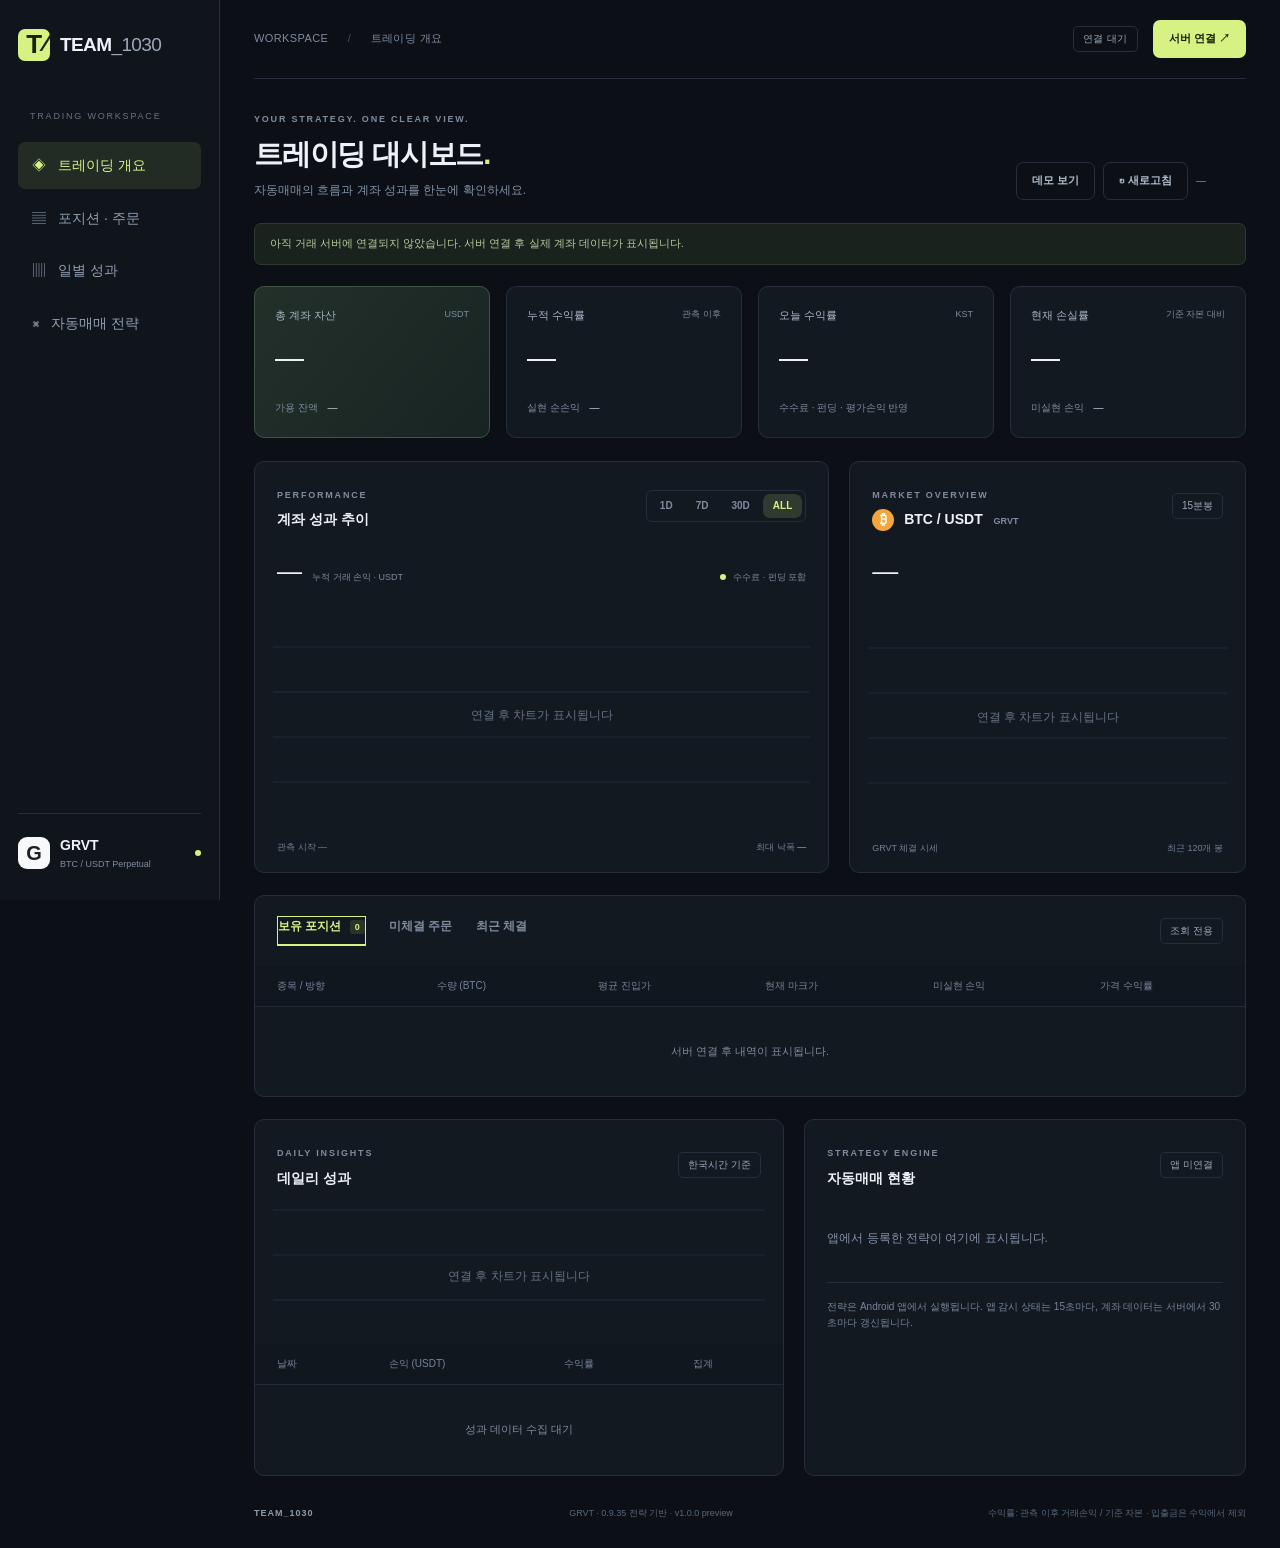
==== trading/index.html @ b947dc44 "Add Team_1030 GRVT monitoring dashboard under /trading" ====
<!doctype html>
<html lang="ko"><head><meta charset="utf-8"><meta name="viewport" content="width=device-width,initial-scale=1"><meta name="referrer" content="no-referrer"><meta http-equiv="Content-Security-Policy" content="default-src 'self'; script-src 'self'; style-src 'self'; connect-src 'self' https: http://127.0.0.1:*; img-src 'self' data:; object-src 'none'; base-uri 'none'; form-action 'none'"><title>Team_1030 · GRVT Trading Desk</title><link rel="stylesheet" href="style.css"></head>
<body>
<aside><a class="brand" href="./"><span class="mark">T<span>⁄</span></span><b>TEAM<span>_1030</span></b></a><div class="workspace">TRADING WORKSPACE</div><a class="nav active" href="#overview">◈ <span>트레이딩 개요</span></a><a class="nav" href="#positions">▤ <span>포지션 · 주문</span></a><a class="nav" href="#performance">▥ <span>일별 성과</span></a><a class="nav" href="#strategies">⌘ <span>자동매매 전략</span></a><div class="side-bottom"><div class="exchange-icon">G</div><div><b>GRVT</b><small>BTC / USDT Perpetual</small></div><span class="dot"></span></div></aside>
<main><header><span>WORKSPACE <i>/</i> 트레이딩 개요</span><div class="header-actions"><span id="connection" class="badge">연결 대기</span><button id="connect">서버 연결 ↗</button></div></header>
<section id="overview" class="heading"><div><div class="eyebrow">YOUR STRATEGY. ONE CLEAR VIEW.</div><h1>트레이딩 대시보드<span class="accent">.</span></h1><p>자동매매의 흐름과 계좌 성과를 한눈에 확인하세요.</p></div><div class="heading-actions"><button id="demo" class="quiet">데모 보기</button><button id="refresh" class="quiet">↻ 새로고침</button><span id="clock">—</span></div></section>
<div id="notice" class="notice">아직 거래 서버에 연결되지 않았습니다. 서버 연결 후 실제 계좌 데이터가 표시됩니다.</div>
<section class="metrics"><article class="metric primary"><div>총 계좌 자산 <span>USDT</span></div><strong id="equity">—</strong><small>가용 잔액 <b id="available">—</b></small></article><article class="metric"><div>누적 수익률 <span>관측 이후</span></div><strong id="totalReturnPct">—</strong><small>실현 순손익 <b id="realizedNetPnl">—</b></small></article><article class="metric"><div>오늘 수익률 <span>KST</span></div><strong id="dailyReturnPct">—</strong><small>수수료 · 펀딩 · 평가손익 반영</small></article><article class="metric"><div>현재 손실률 <span>기준 자본 대비</span></div><strong id="currentLossPct">—</strong><small>미실현 손익 <b id="unrealizedPnl">—</b></small></article></section>
<div class="chart-grid"><section class="panel"><div class="panel-head"><div><span class="eyebrow">PERFORMANCE</span><h2>계좌 성과 추이</h2></div><div class="segmented" id="ranges"><button data-days="1">1D</button><button data-days="7">7D</button><button data-days="30">30D</button><button data-days="0" class="selected">ALL</button></div></div><div class="chart-summary"><strong id="chartPnl">—</strong><span>누적 거래 손익 · USDT</span><span class="legend"><i></i> 수수료 · 펀딩 포함</span></div><div id="equityChart" class="chart" aria-label="누적 손익 그래프"></div><div class="chart-footer"><span id="baseline">관측 시작 —</span><span>최대 낙폭 <b id="drawdownPct">—</b></span></div></section>
<section class="panel market"><div class="panel-head"><div><span class="eyebrow">MARKET OVERVIEW</span><h2><span class="bitcoin">₿</span> BTC / USDT <small>GRVT</small></h2></div><span class="badge">15분봉</span></div><strong id="lastPrice" class="market-price">—</strong><div id="candleChart" class="chart candle" aria-label="BTC 15분 캔들 차트"></div><div class="chart-footer"><span>GRVT 체결 시세</span><span>최근 120개 봉</span></div></section></div>
<section id="positions" class="panel"><div class="panel-head"><div class="tabs"><button data-tab="positions" class="selected">보유 포지션 <span id="positionCount">0</span></button><button data-tab="orders">미체결 주문</button><button data-tab="fills">최근 체결</button></div><span class="badge">조회 전용</span></div><div class="table-scroll"><table><thead id="tableHead"></thead><tbody id="tableBody"></tbody></table></div></section>
<div class="bottom-grid"><section id="performance" class="panel"><div class="panel-head"><div><span class="eyebrow">DAILY INSIGHTS</span><h2>데일리 성과</h2></div><span class="badge">한국시간 기준</span></div><div id="dailyChart" class="chart daily" aria-label="일별 손익 그래프"></div><div class="table-scroll"><table><thead><tr><th>날짜</th><th>손익 (USDT)</th><th>수익률</th><th>집계</th></tr></thead><tbody id="dailyBody"></tbody></table></div></section><section id="strategies" class="panel"><div class="panel-head"><div><span class="eyebrow">STRATEGY ENGINE</span><h2>자동매매 현황</h2></div><span id="engine" class="badge">앱 미연결</span></div><div id="strategyList" class="strategy-list"></div><div class="strategy-note">전략은 Android 앱에서 실행됩니다. 앱 감시 상태는 15초마다, 계좌 데이터는 서버에서 30초마다 갱신됩니다.</div></section></div>
<footer><b>TEAM_1030</b><span>GRVT · 0.9.35 전략 기반 · v1.0.0 preview</span><span>수익률: 관측 이후 거래손익 / 기준 자본 · 입출금은 수익에서 제외</span></footer></main>
<dialog id="settings"><form id="settingsForm"><div class="eyebrow">SECURE CONNECTION</div><h2>거래 서버 연결</h2><p>계좌 정보는 개인 서버에서만 조회합니다.<br>GRVT API 키나 지갑 서명키를 입력하지 마세요.</p><label>서버 HTTPS 주소<input id="endpoint" type="url" placeholder="https://your-server.example.com" required></label><label>대시보드 조회 토큰<input id="token" type="password" autocomplete="off" placeholder="READ_TOKEN" required minlength="32"></label><small>조회 토큰은 현재 페이지 메모리에만 보관됩니다.</small><p id="connectError" class="negative"></p><div class="modal-actions"><button type="button" id="disconnect" class="quiet">연결 해제</button><button type="button" id="cancel" class="quiet">닫기</button><button type="submit">연결하기</button></div></form></dialog>
<script src="app.js"></script></body></html>
---- trading/style.css ----
:root{color-scheme:dark;--bg:#0c1016;--panel:#131921;--line:#252e3a;--muted:#7f8c9e;--text:#eef2f8;--accent:#d6f283;--green:#72d7b1;--red:#ff8b8f}*{box-sizing:border-box}html{scroll-behavior:smooth;scroll-padding-top:25px}body{margin:0;background:var(--bg);color:var(--text);font:14px/1.6 -apple-system,BlinkMacSystemFont,'Segoe UI','Malgun Gothic',sans-serif}button,input{font:inherit}button,a{touch-action:manipulation}button{cursor:pointer;border:1px solid transparent;border-radius:7px;padding:9px 15px;background:var(--accent);color:#17230c;font-weight:600}button:hover{filter:brightness(1.12)}button:focus-visible,a:focus-visible,input:focus-visible{outline:2px solid var(--accent);outline-offset:3px}button.quiet{background:transparent;color:#b3bfce;border-color:var(--line)}aside{position:fixed;inset:0 auto 0 0;width:220px;background:#10151c;border-right:1px solid var(--line);padding:29px 18px;display:flex;flex-direction:column;z-index:5}.brand{text-decoration:none;color:var(--text);display:flex;gap:10px;align-items:center;font-size:19px;letter-spacing:-.6px}.brand b span{font-weight:400;color:#9ba9bb}.mark{width:32px;height:32px;background:var(--accent);color:#16220c;display:grid;place-content:center;font-size:26px;font-weight:900;position:relative;border-radius:7px}.mark span{position:absolute;right:2px;bottom:-3px}.workspace{font-size:9px;letter-spacing:1.8px;color:#657285;margin:48px 12px 16px}.nav{color:#8f9fb1;padding:12px 14px;margin:3px 0;border-radius:7px;text-decoration:none;display:flex;gap:12px}.nav.active{background:#222c24;color:var(--accent)}.side-bottom{margin-top:auto;border-top:1px solid var(--line);padding-top:20px;display:flex;align-items:center;gap:10px}.exchange-icon{background:#f7f8f9;color:#1b2026;font-weight:900;font-size:20px;width:32px;height:32px;text-align:center;border-radius:9px}.side-bottom small{display:block;font-size:9px;color:var(--muted)}.dot{width:6px;height:6px;background:var(--accent);border-radius:50%;margin-left:auto}main{margin-left:220px;padding:0 34px;max-width:1900px}header{height:79px;display:flex;align-items:center;justify-content:space-between;border-bottom:1px solid var(--line);font-size:11px;color:var(--muted);letter-spacing:.4px}header i{margin:0 16px;color:#414c59;font-style:normal}.header-actions{display:flex;gap:15px;align-items:center}.badge{font-size:10px;padding:4px 9px;border:1px solid var(--line);border-radius:5px;color:#9ba9ba;white-space:nowrap}.heading{display:flex;justify-content:space-between;align-items:end;padding:33px 0 23px}.eyebrow{font-size:9px;letter-spacing:1.8px;color:var(--muted);font-weight:600}h1{font-size:29px;letter-spacing:-1.2px;margin:5px 0 3px;font-weight:650}.accent{color:var(--accent)}p{margin:0;color:#8392a6;font-size:12px}.heading-actions{display:flex;align-items:center;gap:8px;flex-wrap:wrap}.heading-actions button{font-size:11px}#clock{display:block;font-size:10px;color:var(--muted);min-width:50px}.notice{padding:11px 15px;background:#19221c;color:#b6cca1;border:1px solid #2c3a2d;border-radius:7px;margin-bottom:21px;font-size:11px}.notice.demo{background:#292315;color:#e9c979;border-color:#50432a}.metrics{display:grid;grid-template-columns:repeat(4,1fr);gap:16px;margin-bottom:23px}.metric{border:1px solid var(--line);background:var(--panel);border-radius:10px;padding:20px}.metric.primary{background:linear-gradient(130deg,#23302a,#182422);border-color:#405442}.metric>div{font-size:11px;color:#aab7c6;display:flex;justify-content:space-between}.metric>div span{font-size:9px;color:#7f8c9e}.metric strong{font-size:29px;font-weight:500;display:block;letter-spacing:-.8px;margin:11px 0 13px;font-variant-numeric:tabular-nums}.metric small{font-size:10px;color:var(--muted)}.metric small b{color:#bcc7d4;font-weight:500;margin-left:7px}.chart-grid{display:grid;grid-template-columns:1.45fr 1fr;gap:20px}.panel{border:1px solid var(--line);border-radius:10px;background:var(--panel);overflow:hidden;margin-bottom:22px}.panel-head{display:flex;align-items:center;justify-content:space-between;padding:20px 22px;gap:10px}h2{font-size:14px;margin:4px 0 0;font-weight:600}h2 small{font-size:9px;margin-left:7px;color:var(--muted)}.segmented{display:flex;gap:3px;border:1px solid var(--line);border-radius:6px;padding:3px}.segmented button{padding:3px 9px;font-size:10px;background:transparent;color:var(--muted)}.segmented button.selected{background:#303b30;color:var(--accent)}.chart-summary{padding:0 22px;display:flex;align-items:baseline;gap:10px}.chart-summary strong{font-size:25px;font-weight:500}.chart-summary>span{color:var(--muted);font-size:9px}.chart-summary .legend{margin-left:auto}.legend i{display:inline-block;width:6px;height:6px;background:var(--accent);border-radius:50%;margin-right:5px}.chart{height:220px;margin:15px 18px 0;position:relative}.chart svg{width:100%;height:100%;display:block}.chart .empty{position:absolute;inset:0;display:grid;place-content:center;text-align:center;color:#657487;font-size:12px;background:repeating-linear-gradient(0deg,transparent,transparent 43px,#202935 44px,transparent 45px)}.chart-footer{display:flex;justify-content:space-between;gap:8px;color:#728196;font-size:9px;padding:14px 22px 16px}.chart-footer b{font-weight:500;color:#a8b4c3}.market-price{font-size:26px;padding:0 22px;font-weight:500;display:block}.bitcoin{display:inline-grid;place-content:center;width:22px;height:22px;background:#f4a53c;color:white;border-radius:50%;margin-right:6px}.tabs{display:flex;gap:22px}.tabs button{padding:0 0 8px;background:none;color:#7e8c9e;border-radius:0;font-size:12px;border-bottom:2px solid transparent}.tabs button.selected{color:var(--accent);border-color:var(--accent)}.tabs span{background:#2a3527;font-size:9px;padding:2px 5px;border-radius:3px;margin-left:5px}.table-scroll{overflow:auto}table{width:100%;border-collapse:collapse;text-align:left;white-space:nowrap;font-size:11px}th{color:#75859a;background:#11171f;font-size:10px;font-weight:500;padding:12px 22px}td{padding:15px 22px;border-top:1px solid #202934;font-variant-numeric:tabular-nums}td.empty-cell{padding:36px;text-align:center;color:var(--muted)}.positive{color:var(--green)!important}.negative{color:var(--red)!important}.bottom-grid{display:grid;grid-template-columns:1.2fr 1fr;gap:20px}.daily{height:135px;margin-top:0}.strategy-list{padding:0 22px}.strategy{display:flex;justify-content:space-between;align-items:center;padding:14px 0;border-top:1px solid var(--line);gap:14px}.strategy b{font-size:12px;font-weight:500}.strategy small{font-size:10px;display:block;color:var(--muted)}.strategy .badge{white-space:normal;max-width:50%;text-align:right}.strategy-note{font-size:10px;color:#75859a;margin:14px 22px 22px;border-top:1px solid var(--line);padding-top:16px}footer{display:flex;justify-content:space-between;gap:10px;color:#59687d;font-size:9px;padding:8px 0 28px}footer b{letter-spacing:1px;color:#8d9aab}dialog{width:min(480px,94vw);color:var(--text);background:#151d28;border:1px solid #3d4b5c;border-radius:14px;padding:28px}dialog::backdrop{background:#05090dcc;backdrop-filter:blur(4px)}dialog h2{font-size:23px;margin-bottom:12px}dialog p{line-height:1.8;margin-bottom:20px}dialog label{display:block;color:#b8c5d5;font-size:12px;margin:17px 0}input{display:block;width:100%;padding:11px;color:white;background:#0b121c;border:1px solid #334257;border-radius:6px;margin-top:7px}dialog small{font-size:10px;color:var(--muted)}.modal-actions{display:flex;gap:8px;justify-content:flex-end;margin-top:22px}.modal-actions button{font-size:11px}#connectError{margin-top:15px}svg text{font-family:inherit;fill:#718198;font-size:10px}@media(min-width:1600px){main{padding:0 45px}.chart{height:260px}.daily{height:150px}.metric{padding:25px}}@media(max-width:1150px){aside{width:180px;padding:24px 12px}.brand{font-size:16px}main{margin-left:180px;padding:0 22px}.metric{padding:15px}.metric strong{font-size:24px}.heading{align-items:start}.heading-actions{max-width:175px;justify-content:flex-end}.chart-grid{grid-template-columns:1fr 1fr}.legend{display:none}.panel-head{padding:18px 16px}.segmented button{padding:3px 6px}footer span:last-child{display:none}}@media(max-width:850px){aside{display:none}main{margin-left:0;padding:0 18px}.metrics{grid-template-columns:repeat(2,1fr)}.chart-grid,.bottom-grid{grid-template-columns:1fr}.heading-actions{max-width:150px}h1{font-size:25px}.market .chart{height:230px}.chart-summary .legend{display:block}}@media(max-width:500px){main{padding:0 12px}header{height:65px}header>span{font-size:9px}.header-actions{gap:7px}.header-actions button{padding:7px;font-size:10px}.heading{display:block;padding-top:23px}.heading-actions{max-width:none;justify-content:flex-start;margin-top:14px}.eyebrow{font-size:8px}h1{font-size:24px}.metrics{gap:10px}.metric{padding:13px}.metric strong{font-size:24px}.metric>div span{display:none}.metric small{font-size:9px}.chart-summary .legend{display:none}.tabs{gap:17px}.tabs button{font-size:11px}td,th{padding:12px 16px}.chart-footer{font-size:8px;padding:12px}.panel-head{padding:17px 14px}footer{font-size:8px}}

header button{white-space:nowrap}.header-actions{flex-shrink:0}@media(max-width:360px){header>span{display:none}.header-actions{width:100%;justify-content:space-between}.metric strong{font-size:21px}.metric small b{margin-left:2px}}
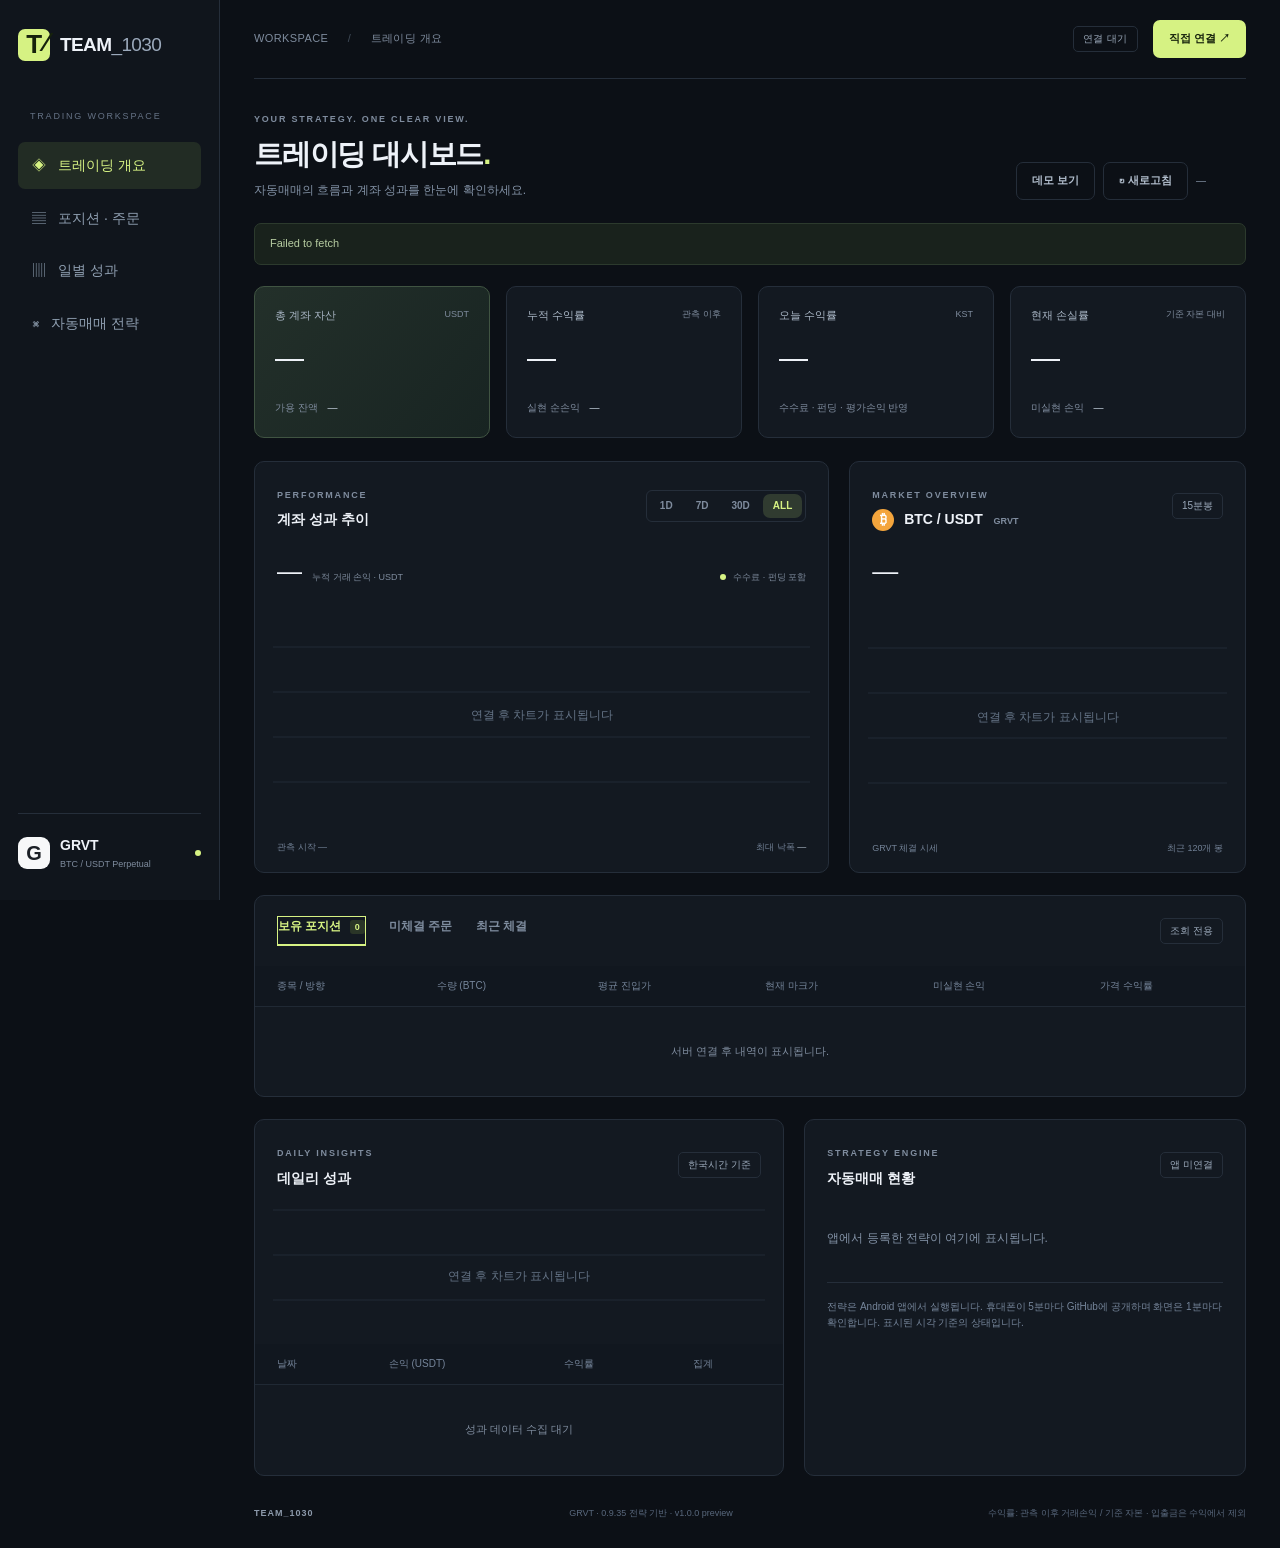
==== commit b5dffacd: "Read public phone snapshots and show publication freshness" ====
--- a/trading/index.html
+++ b/trading/index.html
@@ -2,14 +2,14 @@
 <html lang="ko"><head><meta charset="utf-8"><meta name="viewport" content="width=device-width,initial-scale=1"><meta name="referrer" content="no-referrer"><meta http-equiv="Content-Security-Policy" content="default-src 'self'; script-src 'self'; style-src 'self'; connect-src 'self' https: http://127.0.0.1:*; img-src 'self' data:; object-src 'none'; base-uri 'none'; form-action 'none'"><title>Team_1030 · GRVT Trading Desk</title><link rel="stylesheet" href="style.css"></head>
 <body>
 <aside><a class="brand" href="./"><span class="mark">T<span>⁄</span></span><b>TEAM<span>_1030</span></b></a><div class="workspace">TRADING WORKSPACE</div><a class="nav active" href="#overview">◈ <span>트레이딩 개요</span></a><a class="nav" href="#positions">▤ <span>포지션 · 주문</span></a><a class="nav" href="#performance">▥ <span>일별 성과</span></a><a class="nav" href="#strategies">⌘ <span>자동매매 전략</span></a><div class="side-bottom"><div class="exchange-icon">G</div><div><b>GRVT</b><small>BTC / USDT Perpetual</small></div><span class="dot"></span></div></aside>
-<main><header><span>WORKSPACE <i>/</i> 트레이딩 개요</span><div class="header-actions"><span id="connection" class="badge">연결 대기</span><button id="connect">서버 연결 ↗</button></div></header>
+<main><header><span>WORKSPACE <i>/</i> 트레이딩 개요</span><div class="header-actions"><span id="connection" class="badge">연결 대기</span><button id="connect">직접 연결 ↗</button></div></header>
 <section id="overview" class="heading"><div><div class="eyebrow">YOUR STRATEGY. ONE CLEAR VIEW.</div><h1>트레이딩 대시보드<span class="accent">.</span></h1><p>자동매매의 흐름과 계좌 성과를 한눈에 확인하세요.</p></div><div class="heading-actions"><button id="demo" class="quiet">데모 보기</button><button id="refresh" class="quiet">↻ 새로고침</button><span id="clock">—</span></div></section>
-<div id="notice" class="notice">아직 거래 서버에 연결되지 않았습니다. 서버 연결 후 실제 계좌 데이터가 표시됩니다.</div>
+<div id="notice" class="notice">휴대폰의 첫 공개 게시를 기다리고 있습니다. 앱에서 GitHub 공개 게시를 시작하세요.</div>
 <section class="metrics"><article class="metric primary"><div>총 계좌 자산 <span>USDT</span></div><strong id="equity">—</strong><small>가용 잔액 <b id="available">—</b></small></article><article class="metric"><div>누적 수익률 <span>관측 이후</span></div><strong id="totalReturnPct">—</strong><small>실현 순손익 <b id="realizedNetPnl">—</b></small></article><article class="metric"><div>오늘 수익률 <span>KST</span></div><strong id="dailyReturnPct">—</strong><small>수수료 · 펀딩 · 평가손익 반영</small></article><article class="metric"><div>현재 손실률 <span>기준 자본 대비</span></div><strong id="currentLossPct">—</strong><small>미실현 손익 <b id="unrealizedPnl">—</b></small></article></section>
 <div class="chart-grid"><section class="panel"><div class="panel-head"><div><span class="eyebrow">PERFORMANCE</span><h2>계좌 성과 추이</h2></div><div class="segmented" id="ranges"><button data-days="1">1D</button><button data-days="7">7D</button><button data-days="30">30D</button><button data-days="0" class="selected">ALL</button></div></div><div class="chart-summary"><strong id="chartPnl">—</strong><span>누적 거래 손익 · USDT</span><span class="legend"><i></i> 수수료 · 펀딩 포함</span></div><div id="equityChart" class="chart" aria-label="누적 손익 그래프"></div><div class="chart-footer"><span id="baseline">관측 시작 —</span><span>최대 낙폭 <b id="drawdownPct">—</b></span></div></section>
 <section class="panel market"><div class="panel-head"><div><span class="eyebrow">MARKET OVERVIEW</span><h2><span class="bitcoin">₿</span> BTC / USDT <small>GRVT</small></h2></div><span class="badge">15분봉</span></div><strong id="lastPrice" class="market-price">—</strong><div id="candleChart" class="chart candle" aria-label="BTC 15분 캔들 차트"></div><div class="chart-footer"><span>GRVT 체결 시세</span><span>최근 120개 봉</span></div></section></div>
 <section id="positions" class="panel"><div class="panel-head"><div class="tabs"><button data-tab="positions" class="selected">보유 포지션 <span id="positionCount">0</span></button><button data-tab="orders">미체결 주문</button><button data-tab="fills">최근 체결</button></div><span class="badge">조회 전용</span></div><div class="table-scroll"><table><thead id="tableHead"></thead><tbody id="tableBody"></tbody></table></div></section>
-<div class="bottom-grid"><section id="performance" class="panel"><div class="panel-head"><div><span class="eyebrow">DAILY INSIGHTS</span><h2>데일리 성과</h2></div><span class="badge">한국시간 기준</span></div><div id="dailyChart" class="chart daily" aria-label="일별 손익 그래프"></div><div class="table-scroll"><table><thead><tr><th>날짜</th><th>손익 (USDT)</th><th>수익률</th><th>집계</th></tr></thead><tbody id="dailyBody"></tbody></table></div></section><section id="strategies" class="panel"><div class="panel-head"><div><span class="eyebrow">STRATEGY ENGINE</span><h2>자동매매 현황</h2></div><span id="engine" class="badge">앱 미연결</span></div><div id="strategyList" class="strategy-list"></div><div class="strategy-note">전략은 Android 앱에서 실행됩니다. 앱 감시 상태는 15초마다, 계좌 데이터는 서버에서 30초마다 갱신됩니다.</div></section></div>
+<div class="bottom-grid"><section id="performance" class="panel"><div class="panel-head"><div><span class="eyebrow">DAILY INSIGHTS</span><h2>데일리 성과</h2></div><span class="badge">한국시간 기준</span></div><div id="dailyChart" class="chart daily" aria-label="일별 손익 그래프"></div><div class="table-scroll"><table><thead><tr><th>날짜</th><th>손익 (USDT)</th><th>수익률</th><th>집계</th></tr></thead><tbody id="dailyBody"></tbody></table></div></section><section id="strategies" class="panel"><div class="panel-head"><div><span class="eyebrow">STRATEGY ENGINE</span><h2>자동매매 현황</h2></div><span id="engine" class="badge">앱 미연결</span></div><div id="strategyList" class="strategy-list"></div><div class="strategy-note">전략은 Android 앱에서 실행됩니다. 휴대폰이 5분마다 GitHub에 공개하며 화면은 1분마다 확인합니다. 표시된 시각 기준의 상태입니다.</div></section></div>
 <footer><b>TEAM_1030</b><span>GRVT · 0.9.35 전략 기반 · v1.0.0 preview</span><span>수익률: 관측 이후 거래손익 / 기준 자본 · 입출금은 수익에서 제외</span></footer></main>
-<dialog id="settings"><form id="settingsForm"><div class="eyebrow">SECURE CONNECTION</div><h2>거래 서버 연결</h2><p>계좌 정보는 개인 서버에서만 조회합니다.<br>GRVT API 키나 지갑 서명키를 입력하지 마세요.</p><label>서버 HTTPS 주소<input id="endpoint" type="url" placeholder="https://your-server.example.com" required></label><label>대시보드 조회 토큰<input id="token" type="password" autocomplete="off" placeholder="READ_TOKEN" required minlength="32"></label><small>조회 토큰은 현재 페이지 메모리에만 보관됩니다.</small><p id="connectError" class="negative"></p><div class="modal-actions"><button type="button" id="disconnect" class="quiet">연결 해제</button><button type="button" id="cancel" class="quiet">닫기</button><button type="submit">연결하기</button></div></form></dialog>
-<script src="app.js"></script></body></html>+<dialog id="settings"><form id="settingsForm"><div class="eyebrow">SECURE CONNECTION</div><h2>거래 서버 연결</h2><p>선택 기능: GitHub 공개본 대신 개인 서버를 직접 조회합니다.<br>GRVT API 키나 지갑 서명키를 입력하지 마세요.</p><label>서버 HTTPS 주소<input id="endpoint" type="url" placeholder="https://your-server.example.com" required></label><label>대시보드 조회 토큰<input id="token" type="password" autocomplete="off" placeholder="READ_TOKEN" required minlength="32"></label><small>조회 토큰은 현재 페이지 메모리에만 보관됩니다.</small><p id="connectError" class="negative"></p><div class="modal-actions"><button type="button" id="disconnect" class="quiet">공개본 보기</button><button type="button" id="cancel" class="quiet">닫기</button><button type="submit">연결하기</button></div></form></dialog>
+<script src="app.js"></script></body></html>
--- a/trading/style.css
+++ b/trading/style.css
@@ -1,3 +1,4 @@
-:root{color-scheme:dark;--bg:#0c1016;--panel:#131921;--line:#252e3a;--muted:#7f8c9e;--text:#eef2f8;--accent:#d6f283;--green:#72d7b1;--red:#ff8b8f}*{box-sizing:border-box}html{scroll-behavior:smooth;scroll-padding-top:25px}body{margin:0;background:var(--bg);color:var(--text);font:14px/1.6 -apple-system,BlinkMacSystemFont,'Segoe UI','Malgun Gothic',sans-serif}button,input{font:inherit}button,a{touch-action:manipulation}button{cursor:pointer;border:1px solid transparent;border-radius:7px;padding:9px 15px;background:var(--accent);color:#17230c;font-weight:600}button:hover{filter:brightness(1.12)}button:focus-visible,a:focus-visible,input:focus-visible{outline:2px solid var(--accent);outline-offset:3px}button.quiet{background:transparent;color:#b3bfce;border-color:var(--line)}aside{position:fixed;inset:0 auto 0 0;width:220px;background:#10151c;border-right:1px solid var(--line);padding:29px 18px;display:flex;flex-direction:column;z-index:5}.brand{text-decoration:none;color:var(--text);display:flex;gap:10px;align-items:center;font-size:19px;letter-spacing:-.6px}.brand b span{font-weight:400;color:#9ba9bb}.mark{width:32px;height:32px;background:var(--accent);color:#16220c;display:grid;place-content:center;font-size:26px;font-weight:900;position:relative;border-radius:7px}.mark span{position:absolute;right:2px;bottom:-3px}.workspace{font-size:9px;letter-spacing:1.8px;color:#657285;margin:48px 12px 16px}.nav{color:#8f9fb1;padding:12px 14px;margin:3px 0;border-radius:7px;text-decoration:none;display:flex;gap:12px}.nav.active{background:#222c24;color:var(--accent)}.side-bottom{margin-top:auto;border-top:1px solid var(--line);padding-top:20px;display:flex;align-items:center;gap:10px}.exchange-icon{background:#f7f8f9;color:#1b2026;font-weight:900;font-size:20px;width:32px;height:32px;text-align:center;border-radius:9px}.side-bottom small{display:block;font-size:9px;color:var(--muted)}.dot{width:6px;height:6px;background:var(--accent);border-radius:50%;margin-left:auto}main{margin-left:220px;padding:0 34px;max-width:1900px}header{height:79px;display:flex;align-items:center;justify-content:space-between;border-bottom:1px solid var(--line);font-size:11px;color:var(--muted);letter-spacing:.4px}header i{margin:0 16px;color:#414c59;font-style:normal}.header-actions{display:flex;gap:15px;align-items:center}.badge{font-size:10px;padding:4px 9px;border:1px solid var(--line);border-radius:5px;color:#9ba9ba;white-space:nowrap}.heading{display:flex;justify-content:space-between;align-items:end;padding:33px 0 23px}.eyebrow{font-size:9px;letter-spacing:1.8px;color:var(--muted);font-weight:600}h1{font-size:29px;letter-spacing:-1.2px;margin:5px 0 3px;font-weight:650}.accent{color:var(--accent)}p{margin:0;color:#8392a6;font-size:12px}.heading-actions{display:flex;align-items:center;gap:8px;flex-wrap:wrap}.heading-actions button{font-size:11px}#clock{display:block;font-size:10px;color:var(--muted);min-width:50px}.notice{padding:11px 15px;background:#19221c;color:#b6cca1;border:1px solid #2c3a2d;border-radius:7px;margin-bottom:21px;font-size:11px}.notice.demo{background:#292315;color:#e9c979;border-color:#50432a}.metrics{display:grid;grid-template-columns:repeat(4,1fr);gap:16px;margin-bottom:23px}.metric{border:1px solid var(--line);background:var(--panel);border-radius:10px;padding:20px}.metric.primary{background:linear-gradient(130deg,#23302a,#182422);border-color:#405442}.metric>div{font-size:11px;color:#aab7c6;display:flex;justify-content:space-between}.metric>div span{font-size:9px;color:#7f8c9e}.metric strong{font-size:29px;font-weight:500;display:block;letter-spacing:-.8px;margin:11px 0 13px;font-variant-numeric:tabular-nums}.metric small{font-size:10px;color:var(--muted)}.metric small b{color:#bcc7d4;font-weight:500;margin-left:7px}.chart-grid{display:grid;grid-template-columns:1.45fr 1fr;gap:20px}.panel{border:1px solid var(--line);border-radius:10px;background:var(--panel);overflow:hidden;margin-bottom:22px}.panel-head{display:flex;align-items:center;justify-content:space-between;padding:20px 22px;gap:10px}h2{font-size:14px;margin:4px 0 0;font-weight:600}h2 small{font-size:9px;margin-left:7px;color:var(--muted)}.segmented{display:flex;gap:3px;border:1px solid var(--line);border-radius:6px;padding:3px}.segmented button{padding:3px 9px;font-size:10px;background:transparent;color:var(--muted)}.segmented button.selected{background:#303b30;color:var(--accent)}.chart-summary{padding:0 22px;display:flex;align-items:baseline;gap:10px}.chart-summary strong{font-size:25px;font-weight:500}.chart-summary>span{color:var(--muted);font-size:9px}.chart-summary .legend{margin-left:auto}.legend i{display:inline-block;width:6px;height:6px;background:var(--accent);border-radius:50%;margin-right:5px}.chart{height:220px;margin:15px 18px 0;position:relative}.chart svg{width:100%;height:100%;display:block}.chart .empty{position:absolute;inset:0;display:grid;place-content:center;text-align:center;color:#657487;font-size:12px;background:repeating-linear-gradient(0deg,transparent,transparent 43px,#202935 44px,transparent 45px)}.chart-footer{display:flex;justify-content:space-between;gap:8px;color:#728196;font-size:9px;padding:14px 22px 16px}.chart-footer b{font-weight:500;color:#a8b4c3}.market-price{font-size:26px;padding:0 22px;font-weight:500;display:block}.bitcoin{display:inline-grid;place-content:center;width:22px;height:22px;background:#f4a53c;color:white;border-radius:50%;margin-right:6px}.tabs{display:flex;gap:22px}.tabs button{padding:0 0 8px;background:none;color:#7e8c9e;border-radius:0;font-size:12px;border-bottom:2px solid transparent}.tabs button.selected{color:var(--accent);border-color:var(--accent)}.tabs span{background:#2a3527;font-size:9px;padding:2px 5px;border-radius:3px;margin-left:5px}.table-scroll{overflow:auto}table{width:100%;border-collapse:collapse;text-align:left;white-space:nowrap;font-size:11px}th{color:#75859a;background:#11171f;font-size:10px;font-weight:500;padding:12px 22px}td{padding:15px 22px;border-top:1px solid #202934;font-variant-numeric:tabular-nums}td.empty-cell{padding:36px;text-align:center;color:var(--muted)}.positive{color:var(--green)!important}.negative{color:var(--red)!important}.bottom-grid{display:grid;grid-template-columns:1.2fr 1fr;gap:20px}.daily{height:135px;margin-top:0}.strategy-list{padding:0 22px}.strategy{display:flex;justify-content:space-between;align-items:center;padding:14px 0;border-top:1px solid var(--line);gap:14px}.strategy b{font-size:12px;font-weight:500}.strategy small{font-size:10px;display:block;color:var(--muted)}.strategy .badge{white-space:normal;max-width:50%;text-align:right}.strategy-note{font-size:10px;color:#75859a;margin:14px 22px 22px;border-top:1px solid var(--line);padding-top:16px}footer{display:flex;justify-content:space-between;gap:10px;color:#59687d;font-size:9px;padding:8px 0 28px}footer b{letter-spacing:1px;color:#8d9aab}dialog{width:min(480px,94vw);color:var(--text);background:#151d28;border:1px solid #3d4b5c;border-radius:14px;padding:28px}dialog::backdrop{background:#05090dcc;backdrop-filter:blur(4px)}dialog h2{font-size:23px;margin-bottom:12px}dialog p{line-height:1.8;margin-bottom:20px}dialog label{display:block;color:#b8c5d5;font-size:12px;margin:17px 0}input{display:block;width:100%;padding:11px;color:white;background:#0b121c;border:1px solid #334257;border-radius:6px;margin-top:7px}dialog small{font-size:10px;color:var(--muted)}.modal-actions{display:flex;gap:8px;justify-content:flex-end;margin-top:22px}.modal-actions button{font-size:11px}#connectError{margin-top:15px}svg text{font-family:inherit;fill:#718198;font-size:10px}@media(min-width:1600px){main{padding:0 45px}.chart{height:260px}.daily{height:150px}.metric{padding:25px}}@media(max-width:1150px){aside{width:180px;padding:24px 12px}.brand{font-size:16px}main{margin-left:180px;padding:0 22px}.metric{padding:15px}.metric strong{font-size:24px}.heading{align-items:start}.heading-actions{max-width:175px;justify-content:flex-end}.chart-grid{grid-template-columns:1fr 1fr}.legend{display:none}.panel-head{padding:18px 16px}.segmented button{padding:3px 6px}footer span:last-child{display:none}}@media(max-width:850px){aside{display:none}main{margin-left:0;padding:0 18px}.metrics{grid-template-columns:repeat(2,1fr)}.chart-grid,.bottom-grid{grid-template-columns:1fr}.heading-actions{max-width:150px}h1{font-size:25px}.market .chart{height:230px}.chart-summary .legend{display:block}}@media(max-width:500px){main{padding:0 12px}header{height:65px}header>span{font-size:9px}.header-actions{gap:7px}.header-actions button{padding:7px;font-size:10px}.heading{display:block;padding-top:23px}.heading-actions{max-width:none;justify-content:flex-start;margin-top:14px}.eyebrow{font-size:8px}h1{font-size:24px}.metrics{gap:10px}.metric{padding:13px}.metric strong{font-size:24px}.metric>div span{display:none}.metric small{font-size:9px}.chart-summary .legend{display:none}.tabs{gap:17px}.tabs button{font-size:11px}td,th{padding:12px 16px}.chart-footer{font-size:8px;padding:12px}.panel-head{padding:17px 14px}footer{font-size:8px}}
-
-header button{white-space:nowrap}.header-actions{flex-shrink:0}@media(max-width:360px){header>span{display:none}.header-actions{width:100%;justify-content:space-between}.metric strong{font-size:21px}.metric small b{margin-left:2px}}+
+:root{color-scheme:dark;--bg:#0c1016;--panel:#131921;--line:#252e3a;--muted:#7f8c9e;--text:#eef2f8;--accent:#d6f283;--green:#72d7b1;--red:#ff8b8f}*{box-sizing:border-box}html{scroll-behavior:smooth;scroll-padding-top:25px}body{margin:0;background:var(--bg);color:var(--text);font:14px/1.6 -apple-system,BlinkMacSystemFont,'Segoe UI','Malgun Gothic',sans-serif}button,input{font:inherit}button,a{touch-action:manipulation}button{cursor:pointer;border:1px solid transparent;border-radius:7px;padding:9px 15px;background:var(--accent);color:#17230c;font-weight:600}button:hover{filter:brightness(1.12)}button:focus-visible,a:focus-visible,input:focus-visible{outline:2px solid var(--accent);outline-offset:3px}button.quiet{background:transparent;color:#b3bfce;border-color:var(--line)}aside{position:fixed;inset:0 auto 0 0;width:220px;background:#10151c;border-right:1px solid var(--line);padding:29px 18px;display:flex;flex-direction:column;z-index:5}.brand{text-decoration:none;color:var(--text);display:flex;gap:10px;align-items:center;font-size:19px;letter-spacing:-.6px}.brand b span{font-weight:400;color:#9ba9bb}.mark{width:32px;height:32px;background:var(--accent);color:#16220c;display:grid;place-content:center;font-size:26px;font-weight:900;position:relative;border-radius:7px}.mark span{position:absolute;right:2px;bottom:-3px}.workspace{font-size:9px;letter-spacing:1.8px;color:#657285;margin:48px 12px 16px}.nav{color:#8f9fb1;padding:12px 14px;margin:3px 0;border-radius:7px;text-decoration:none;display:flex;gap:12px}.nav.active{background:#222c24;color:var(--accent)}.side-bottom{margin-top:auto;border-top:1px solid var(--line);padding-top:20px;display:flex;align-items:center;gap:10px}.exchange-icon{background:#f7f8f9;color:#1b2026;font-weight:900;font-size:20px;width:32px;height:32px;text-align:center;border-radius:9px}.side-bottom small{display:block;font-size:9px;color:var(--muted)}.dot{width:6px;height:6px;background:var(--accent);border-radius:50%;margin-left:auto}main{margin-left:220px;padding:0 34px;max-width:1900px}header{height:79px;display:flex;align-items:center;justify-content:space-between;border-bottom:1px solid var(--line);font-size:11px;color:var(--muted);letter-spacing:.4px}header i{margin:0 16px;color:#414c59;font-style:normal}.header-actions{display:flex;gap:15px;align-items:center}.badge{font-size:10px;padding:4px 9px;border:1px solid var(--line);border-radius:5px;color:#9ba9ba;white-space:nowrap}.heading{display:flex;justify-content:space-between;align-items:end;padding:33px 0 23px}.eyebrow{font-size:9px;letter-spacing:1.8px;color:var(--muted);font-weight:600}h1{font-size:29px;letter-spacing:-1.2px;margin:5px 0 3px;font-weight:650}.accent{color:var(--accent)}p{margin:0;color:#8392a6;font-size:12px}.heading-actions{display:flex;align-items:center;gap:8px;flex-wrap:wrap}.heading-actions button{font-size:11px}#clock{display:block;font-size:10px;color:var(--muted);min-width:50px}.notice{padding:11px 15px;background:#19221c;color:#b6cca1;border:1px solid #2c3a2d;border-radius:7px;margin-bottom:21px;font-size:11px}.notice.demo{background:#292315;color:#e9c979;border-color:#50432a}.metrics{display:grid;grid-template-columns:repeat(4,1fr);gap:16px;margin-bottom:23px}.metric{border:1px solid var(--line);background:var(--panel);border-radius:10px;padding:20px}.metric.primary{background:linear-gradient(130deg,#23302a,#182422);border-color:#405442}.metric>div{font-size:11px;color:#aab7c6;display:flex;justify-content:space-between}.metric>div span{font-size:9px;color:#7f8c9e}.metric strong{font-size:29px;font-weight:500;display:block;letter-spacing:-.8px;margin:11px 0 13px;font-variant-numeric:tabular-nums}.metric small{font-size:10px;color:var(--muted)}.metric small b{color:#bcc7d4;font-weight:500;margin-left:7px}.chart-grid{display:grid;grid-template-columns:1.45fr 1fr;gap:20px}.panel{border:1px solid var(--line);border-radius:10px;background:var(--panel);overflow:hidden;margin-bottom:22px}.panel-head{display:flex;align-items:center;justify-content:space-between;padding:20px 22px;gap:10px}h2{font-size:14px;margin:4px 0 0;font-weight:600}h2 small{font-size:9px;margin-left:7px;color:var(--muted)}.segmented{display:flex;gap:3px;border:1px solid var(--line);border-radius:6px;padding:3px}.segmented button{padding:3px 9px;font-size:10px;background:transparent;color:var(--muted)}.segmented button.selected{background:#303b30;color:var(--accent)}.chart-summary{padding:0 22px;display:flex;align-items:baseline;gap:10px}.chart-summary strong{font-size:25px;font-weight:500}.chart-summary>span{color:var(--muted);font-size:9px}.chart-summary .legend{margin-left:auto}.legend i{display:inline-block;width:6px;height:6px;background:var(--accent);border-radius:50%;margin-right:5px}.chart{height:220px;margin:15px 18px 0;position:relative}.chart svg{width:100%;height:100%;display:block}.chart .empty{position:absolute;inset:0;display:grid;place-content:center;text-align:center;color:#657487;font-size:12px;background:repeating-linear-gradient(0deg,transparent,transparent 43px,#202935 44px,transparent 45px)}.chart-footer{display:flex;justify-content:space-between;gap:8px;color:#728196;font-size:9px;padding:14px 22px 16px}.chart-footer b{font-weight:500;color:#a8b4c3}.market-price{font-size:26px;padding:0 22px;font-weight:500;display:block}.bitcoin{display:inline-grid;place-content:center;width:22px;height:22px;background:#f4a53c;color:white;border-radius:50%;margin-right:6px}.tabs{display:flex;gap:22px}.tabs button{padding:0 0 8px;background:none;color:#7e8c9e;border-radius:0;font-size:12px;border-bottom:2px solid transparent}.tabs button.selected{color:var(--accent);border-color:var(--accent)}.tabs span{background:#2a3527;font-size:9px;padding:2px 5px;border-radius:3px;margin-left:5px}.table-scroll{overflow:auto}table{width:100%;border-collapse:collapse;text-align:left;white-space:nowrap;font-size:11px}th{color:#75859a;background:#11171f;font-size:10px;font-weight:500;padding:12px 22px}td{padding:15px 22px;border-top:1px solid #202934;font-variant-numeric:tabular-nums}td.empty-cell{padding:36px;text-align:center;color:var(--muted)}.positive{color:var(--green)!important}.negative{color:var(--red)!important}.bottom-grid{display:grid;grid-template-columns:1.2fr 1fr;gap:20px}.daily{height:135px;margin-top:0}.strategy-list{padding:0 22px}.strategy{display:flex;justify-content:space-between;align-items:center;padding:14px 0;border-top:1px solid var(--line);gap:14px}.strategy b{font-size:12px;font-weight:500}.strategy small{font-size:10px;display:block;color:var(--muted)}.strategy .badge{white-space:normal;max-width:50%;text-align:right}.strategy-note{font-size:10px;color:#75859a;margin:14px 22px 22px;border-top:1px solid var(--line);padding-top:16px}footer{display:flex;justify-content:space-between;gap:10px;color:#59687d;font-size:9px;padding:8px 0 28px}footer b{letter-spacing:1px;color:#8d9aab}dialog{width:min(480px,94vw);color:var(--text);background:#151d28;border:1px solid #3d4b5c;border-radius:14px;padding:28px}dialog::backdrop{background:#05090dcc;backdrop-filter:blur(4px)}dialog h2{font-size:23px;margin-bottom:12px}dialog p{line-height:1.8;margin-bottom:20px}dialog label{display:block;color:#b8c5d5;font-size:12px;margin:17px 0}input{display:block;width:100%;padding:11px;color:white;background:#0b121c;border:1px solid #334257;border-radius:6px;margin-top:7px}dialog small{font-size:10px;color:var(--muted)}.modal-actions{display:flex;gap:8px;justify-content:flex-end;margin-top:22px}.modal-actions button{font-size:11px}#connectError{margin-top:15px}svg text{font-family:inherit;fill:#718198;font-size:10px}@media(min-width:1600px){main{padding:0 45px}.chart{height:260px}.daily{height:150px}.metric{padding:25px}}@media(max-width:1150px){aside{width:180px;padding:24px 12px}.brand{font-size:16px}main{margin-left:180px;padding:0 22px}.metric{padding:15px}.metric strong{font-size:24px}.heading{align-items:start}.heading-actions{max-width:175px;justify-content:flex-end}.chart-grid{grid-template-columns:1fr 1fr}.legend{display:none}.panel-head{padding:18px 16px}.segmented button{padding:3px 6px}footer span:last-child{display:none}}@media(max-width:850px){aside{display:none}main{margin-left:0;padding:0 18px}.metrics{grid-template-columns:repeat(2,1fr)}.chart-grid,.bottom-grid{grid-template-columns:1fr}.heading-actions{max-width:150px}h1{font-size:25px}.market .chart{height:230px}.chart-summary .legend{display:block}}@media(max-width:500px){main{padding:0 12px}header{height:65px}header>span{font-size:9px}.header-actions{gap:7px}.header-actions button{padding:7px;font-size:10px}.heading{display:block;padding-top:23px}.heading-actions{max-width:none;justify-content:flex-start;margin-top:14px}.eyebrow{font-size:8px}h1{font-size:24px}.metrics{gap:10px}.metric{padding:13px}.metric strong{font-size:24px}.metric>div span{display:none}.metric small{font-size:9px}.chart-summary .legend{display:none}.tabs{gap:17px}.tabs button{font-size:11px}td,th{padding:12px 16px}.chart-footer{font-size:8px;padding:12px}.panel-head{padding:17px 14px}footer{font-size:8px}}
+
+header button{white-space:nowrap}.header-actions{flex-shrink:0}@media(max-width:360px){header>span{display:none}.header-actions{width:100%;justify-content:space-between}.metric strong{font-size:21px}.metric small b{margin-left:2px}}
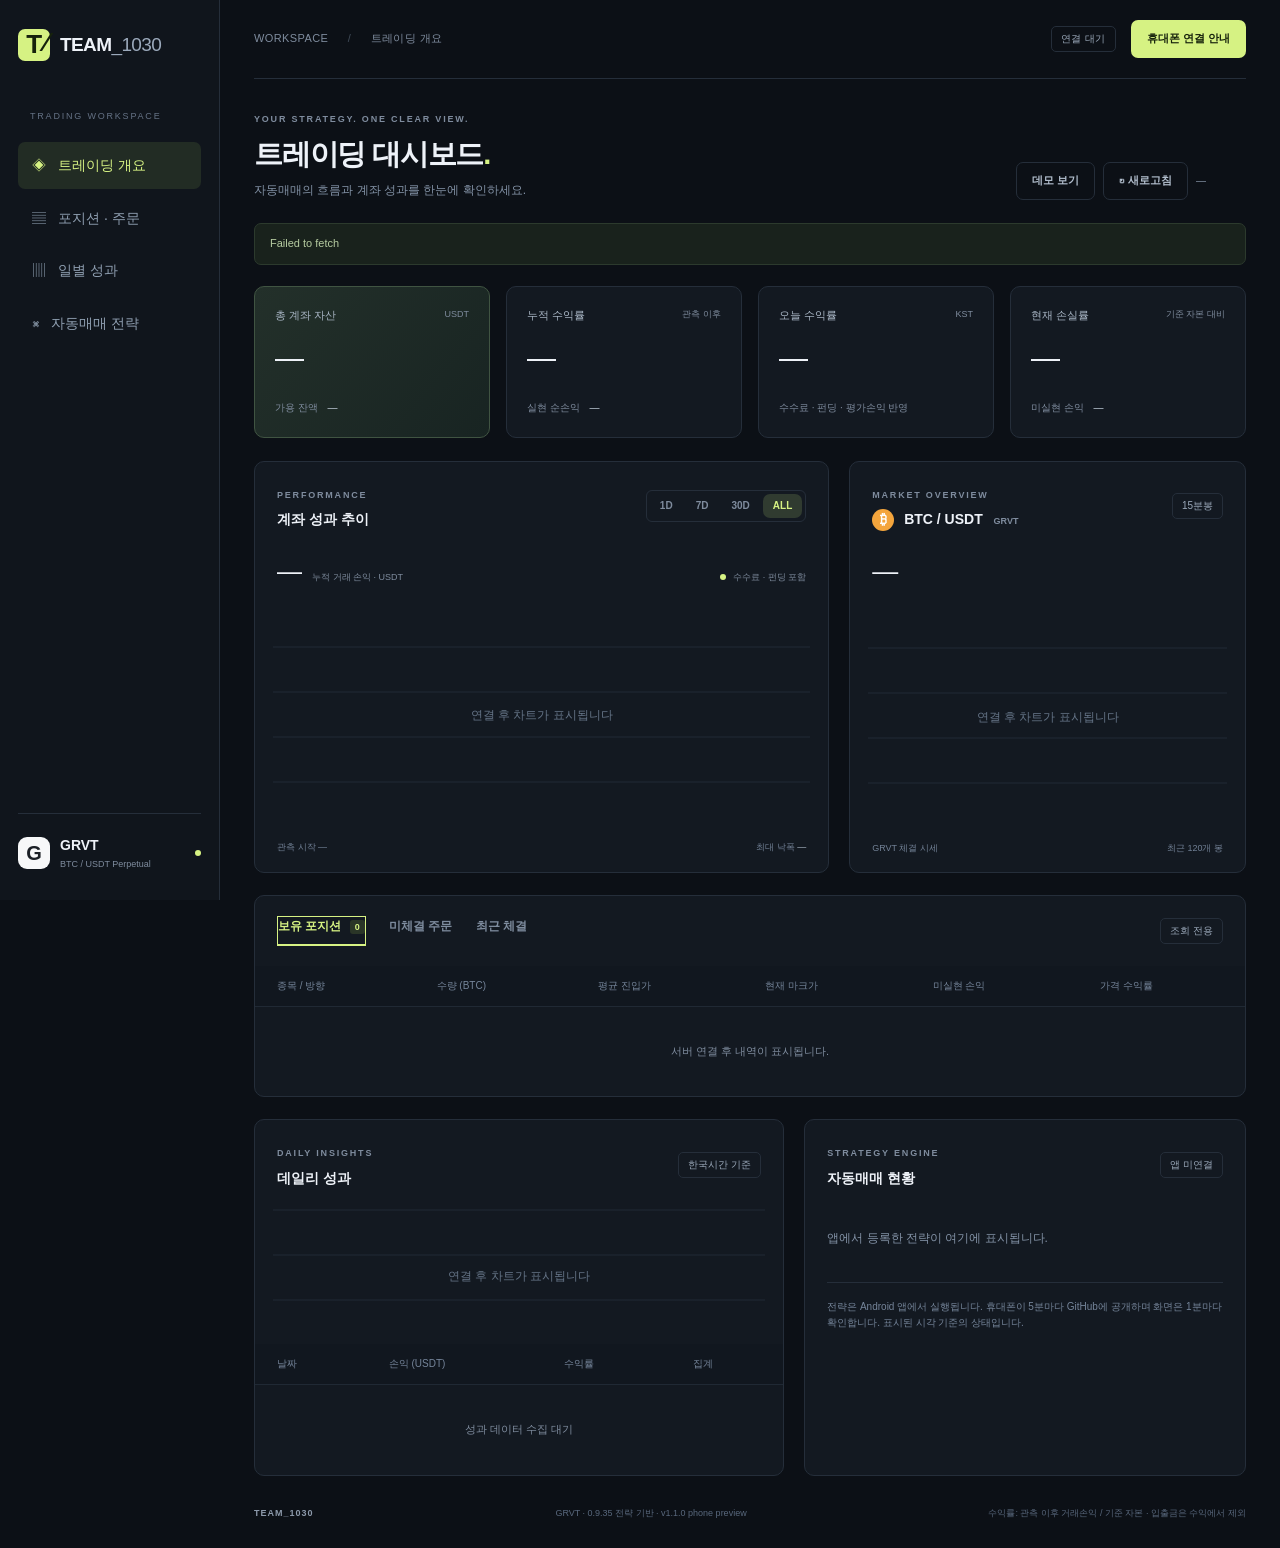
==== commit 6a04c0b0: "Update dashboard setup for phone-only GRVT app" ====
--- a/trading/index.html
+++ b/trading/index.html
@@ -1,8 +1,8 @@
 <!doctype html>
-<html lang="ko"><head><meta charset="utf-8"><meta name="viewport" content="width=device-width,initial-scale=1"><meta name="referrer" content="no-referrer"><meta http-equiv="Content-Security-Policy" content="default-src 'self'; script-src 'self'; style-src 'self'; connect-src 'self' https: http://127.0.0.1:*; img-src 'self' data:; object-src 'none'; base-uri 'none'; form-action 'none'"><title>Team_1030 · GRVT Trading Desk</title><link rel="stylesheet" href="style.css"></head>
+<html lang="ko"><head><meta charset="utf-8"><meta name="viewport" content="width=device-width,initial-scale=1"><meta name="referrer" content="no-referrer"><meta http-equiv="Content-Security-Policy" content="default-src 'self'; script-src 'self'; style-src 'self'; connect-src 'self' https: http://127.0.0.1:*; img-src 'self' data:; object-src 'none'; base-uri 'none'; form-action 'none'"><title>Team_1030 · GRVT Trading Desk</title><link rel="stylesheet" href="style.css?v=1.1.0-phone"></head>
 <body>
 <aside><a class="brand" href="./"><span class="mark">T<span>⁄</span></span><b>TEAM<span>_1030</span></b></a><div class="workspace">TRADING WORKSPACE</div><a class="nav active" href="#overview">◈ <span>트레이딩 개요</span></a><a class="nav" href="#positions">▤ <span>포지션 · 주문</span></a><a class="nav" href="#performance">▥ <span>일별 성과</span></a><a class="nav" href="#strategies">⌘ <span>자동매매 전략</span></a><div class="side-bottom"><div class="exchange-icon">G</div><div><b>GRVT</b><small>BTC / USDT Perpetual</small></div><span class="dot"></span></div></aside>
-<main><header><span>WORKSPACE <i>/</i> 트레이딩 개요</span><div class="header-actions"><span id="connection" class="badge">연결 대기</span><button id="connect">직접 연결 ↗</button></div></header>
+<main><header><span>WORKSPACE <i>/</i> 트레이딩 개요</span><div class="header-actions"><span id="connection" class="badge">연결 대기</span><button id="connect">휴대폰 연결 안내</button></div></header>
 <section id="overview" class="heading"><div><div class="eyebrow">YOUR STRATEGY. ONE CLEAR VIEW.</div><h1>트레이딩 대시보드<span class="accent">.</span></h1><p>자동매매의 흐름과 계좌 성과를 한눈에 확인하세요.</p></div><div class="heading-actions"><button id="demo" class="quiet">데모 보기</button><button id="refresh" class="quiet">↻ 새로고침</button><span id="clock">—</span></div></section>
 <div id="notice" class="notice">휴대폰의 첫 공개 게시를 기다리고 있습니다. 앱에서 GitHub 공개 게시를 시작하세요.</div>
 <section class="metrics"><article class="metric primary"><div>총 계좌 자산 <span>USDT</span></div><strong id="equity">—</strong><small>가용 잔액 <b id="available">—</b></small></article><article class="metric"><div>누적 수익률 <span>관측 이후</span></div><strong id="totalReturnPct">—</strong><small>실현 순손익 <b id="realizedNetPnl">—</b></small></article><article class="metric"><div>오늘 수익률 <span>KST</span></div><strong id="dailyReturnPct">—</strong><small>수수료 · 펀딩 · 평가손익 반영</small></article><article class="metric"><div>현재 손실률 <span>기준 자본 대비</span></div><strong id="currentLossPct">—</strong><small>미실현 손익 <b id="unrealizedPnl">—</b></small></article></section>
@@ -10,6 +10,6 @@
 <section class="panel market"><div class="panel-head"><div><span class="eyebrow">MARKET OVERVIEW</span><h2><span class="bitcoin">₿</span> BTC / USDT <small>GRVT</small></h2></div><span class="badge">15분봉</span></div><strong id="lastPrice" class="market-price">—</strong><div id="candleChart" class="chart candle" aria-label="BTC 15분 캔들 차트"></div><div class="chart-footer"><span>GRVT 체결 시세</span><span>최근 120개 봉</span></div></section></div>
 <section id="positions" class="panel"><div class="panel-head"><div class="tabs"><button data-tab="positions" class="selected">보유 포지션 <span id="positionCount">0</span></button><button data-tab="orders">미체결 주문</button><button data-tab="fills">최근 체결</button></div><span class="badge">조회 전용</span></div><div class="table-scroll"><table><thead id="tableHead"></thead><tbody id="tableBody"></tbody></table></div></section>
 <div class="bottom-grid"><section id="performance" class="panel"><div class="panel-head"><div><span class="eyebrow">DAILY INSIGHTS</span><h2>데일리 성과</h2></div><span class="badge">한국시간 기준</span></div><div id="dailyChart" class="chart daily" aria-label="일별 손익 그래프"></div><div class="table-scroll"><table><thead><tr><th>날짜</th><th>손익 (USDT)</th><th>수익률</th><th>집계</th></tr></thead><tbody id="dailyBody"></tbody></table></div></section><section id="strategies" class="panel"><div class="panel-head"><div><span class="eyebrow">STRATEGY ENGINE</span><h2>자동매매 현황</h2></div><span id="engine" class="badge">앱 미연결</span></div><div id="strategyList" class="strategy-list"></div><div class="strategy-note">전략은 Android 앱에서 실행됩니다. 휴대폰이 5분마다 GitHub에 공개하며 화면은 1분마다 확인합니다. 표시된 시각 기준의 상태입니다.</div></section></div>
-<footer><b>TEAM_1030</b><span>GRVT · 0.9.35 전략 기반 · v1.0.0 preview</span><span>수익률: 관측 이후 거래손익 / 기준 자본 · 입출금은 수익에서 제외</span></footer></main>
-<dialog id="settings"><form id="settingsForm"><div class="eyebrow">SECURE CONNECTION</div><h2>거래 서버 연결</h2><p>선택 기능: GitHub 공개본 대신 개인 서버를 직접 조회합니다.<br>GRVT API 키나 지갑 서명키를 입력하지 마세요.</p><label>서버 HTTPS 주소<input id="endpoint" type="url" placeholder="https://your-server.example.com" required></label><label>대시보드 조회 토큰<input id="token" type="password" autocomplete="off" placeholder="READ_TOKEN" required minlength="32"></label><small>조회 토큰은 현재 페이지 메모리에만 보관됩니다.</small><p id="connectError" class="negative"></p><div class="modal-actions"><button type="button" id="disconnect" class="quiet">공개본 보기</button><button type="button" id="cancel" class="quiet">닫기</button><button type="submit">연결하기</button></div></form></dialog>
-<script src="app.js"></script></body></html>
+<footer><b>TEAM_1030</b><span>GRVT · 0.9.35 전략 기반 · v1.1.0 phone preview</span><span>수익률: 관측 이후 거래손익 / 기준 자본 · 입출금은 수익에서 제외</span></footer></main>
+<dialog id="settings"><div class="eyebrow">PHONE DIRECT CONNECTION</div><h2>휴대폰만으로 연결</h2><p>Team_1030 1.1.0 앱에서 GRVT 거래 계정 ID·API 키·주문 서명키를 입력하고 <b>GRVT 연결 확인</b>을 누르세요.</p><p>앱의 <b>GitHub 공개 대시보드 설정</b>에서 해당 저장소의 게시 토큰을 입력하면 계좌 현황이 5분마다 공개됩니다.</p><p>PC·별도 서버·웹 로그인은 필요 없습니다. 거래소 키와 GitHub 토큰은 이 웹페이지에 입력하지 않습니다.</p><p>휴대폰 감시가 중단되면 새 데이터가 게시되지 않습니다. 마지막 갱신 시각을 확인하세요.</p><div class="modal-actions"><button id="cancel" type="button">닫기</button></div></dialog>
+<script src="app.js?v=1.1.0-phone"></script></body></html>
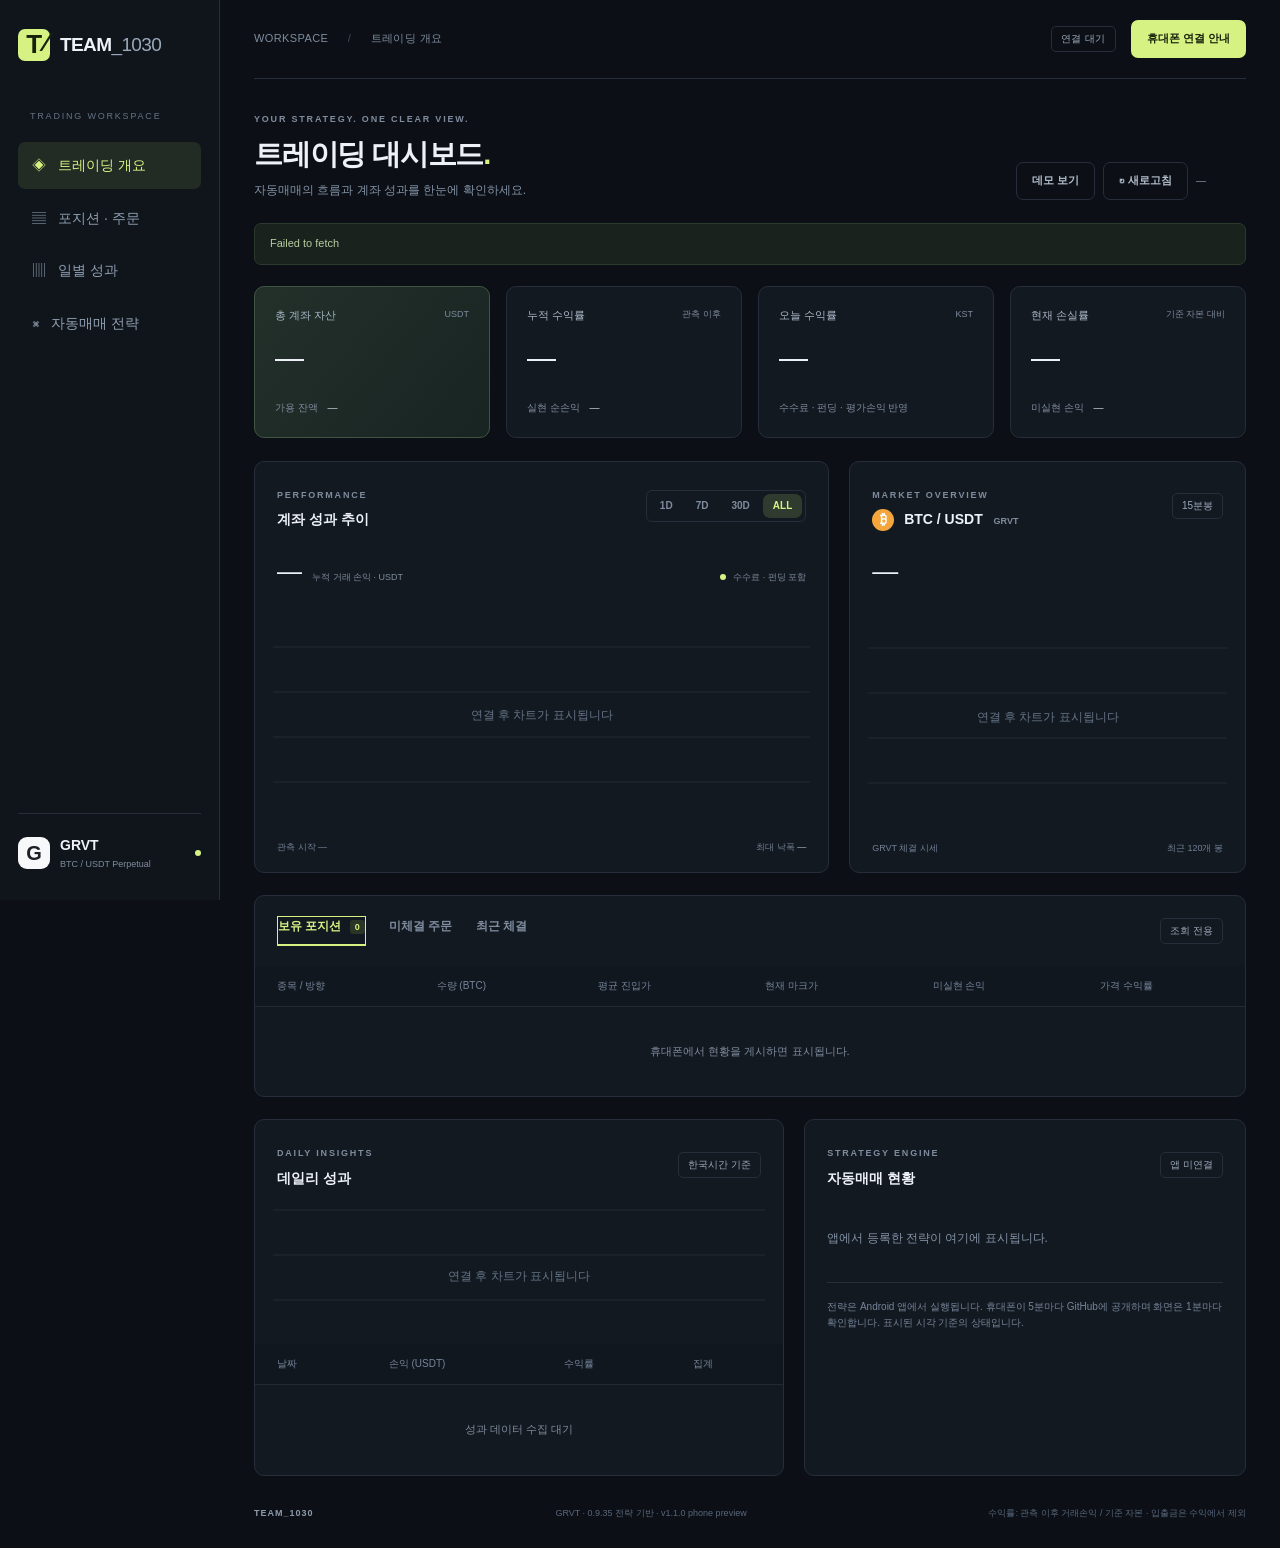
==== commit 2e5c19ed: "Clarify phone snapshot waiting state" ====
--- a/trading/index.html
+++ b/trading/index.html
@@ -1,5 +1,5 @@
 <!doctype html>
-<html lang="ko"><head><meta charset="utf-8"><meta name="viewport" content="width=device-width,initial-scale=1"><meta name="referrer" content="no-referrer"><meta http-equiv="Content-Security-Policy" content="default-src 'self'; script-src 'self'; style-src 'self'; connect-src 'self' https: http://127.0.0.1:*; img-src 'self' data:; object-src 'none'; base-uri 'none'; form-action 'none'"><title>Team_1030 · GRVT Trading Desk</title><link rel="stylesheet" href="style.css?v=1.1.0-phone"></head>
+<html lang="ko"><head><meta charset="utf-8"><meta name="viewport" content="width=device-width,initial-scale=1"><meta name="referrer" content="no-referrer"><meta http-equiv="Content-Security-Policy" content="default-src 'self'; script-src 'self'; style-src 'self'; connect-src 'self' https: http://127.0.0.1:*; img-src 'self' data:; object-src 'none'; base-uri 'none'; form-action 'none'"><title>Team_1030 · GRVT Trading Desk</title><link rel="stylesheet" href="style.css?v=1.1.0-phone-2"></head>
 <body>
 <aside><a class="brand" href="./"><span class="mark">T<span>⁄</span></span><b>TEAM<span>_1030</span></b></a><div class="workspace">TRADING WORKSPACE</div><a class="nav active" href="#overview">◈ <span>트레이딩 개요</span></a><a class="nav" href="#positions">▤ <span>포지션 · 주문</span></a><a class="nav" href="#performance">▥ <span>일별 성과</span></a><a class="nav" href="#strategies">⌘ <span>자동매매 전략</span></a><div class="side-bottom"><div class="exchange-icon">G</div><div><b>GRVT</b><small>BTC / USDT Perpetual</small></div><span class="dot"></span></div></aside>
 <main><header><span>WORKSPACE <i>/</i> 트레이딩 개요</span><div class="header-actions"><span id="connection" class="badge">연결 대기</span><button id="connect">휴대폰 연결 안내</button></div></header>
@@ -12,4 +12,4 @@
 <div class="bottom-grid"><section id="performance" class="panel"><div class="panel-head"><div><span class="eyebrow">DAILY INSIGHTS</span><h2>데일리 성과</h2></div><span class="badge">한국시간 기준</span></div><div id="dailyChart" class="chart daily" aria-label="일별 손익 그래프"></div><div class="table-scroll"><table><thead><tr><th>날짜</th><th>손익 (USDT)</th><th>수익률</th><th>집계</th></tr></thead><tbody id="dailyBody"></tbody></table></div></section><section id="strategies" class="panel"><div class="panel-head"><div><span class="eyebrow">STRATEGY ENGINE</span><h2>자동매매 현황</h2></div><span id="engine" class="badge">앱 미연결</span></div><div id="strategyList" class="strategy-list"></div><div class="strategy-note">전략은 Android 앱에서 실행됩니다. 휴대폰이 5분마다 GitHub에 공개하며 화면은 1분마다 확인합니다. 표시된 시각 기준의 상태입니다.</div></section></div>
 <footer><b>TEAM_1030</b><span>GRVT · 0.9.35 전략 기반 · v1.1.0 phone preview</span><span>수익률: 관측 이후 거래손익 / 기준 자본 · 입출금은 수익에서 제외</span></footer></main>
 <dialog id="settings"><div class="eyebrow">PHONE DIRECT CONNECTION</div><h2>휴대폰만으로 연결</h2><p>Team_1030 1.1.0 앱에서 GRVT 거래 계정 ID·API 키·주문 서명키를 입력하고 <b>GRVT 연결 확인</b>을 누르세요.</p><p>앱의 <b>GitHub 공개 대시보드 설정</b>에서 해당 저장소의 게시 토큰을 입력하면 계좌 현황이 5분마다 공개됩니다.</p><p>PC·별도 서버·웹 로그인은 필요 없습니다. 거래소 키와 GitHub 토큰은 이 웹페이지에 입력하지 않습니다.</p><p>휴대폰 감시가 중단되면 새 데이터가 게시되지 않습니다. 마지막 갱신 시각을 확인하세요.</p><div class="modal-actions"><button id="cancel" type="button">닫기</button></div></dialog>
-<script src="app.js?v=1.1.0-phone"></script></body></html>
+<script src="app.js?v=1.1.0-phone-2"></script></body></html>
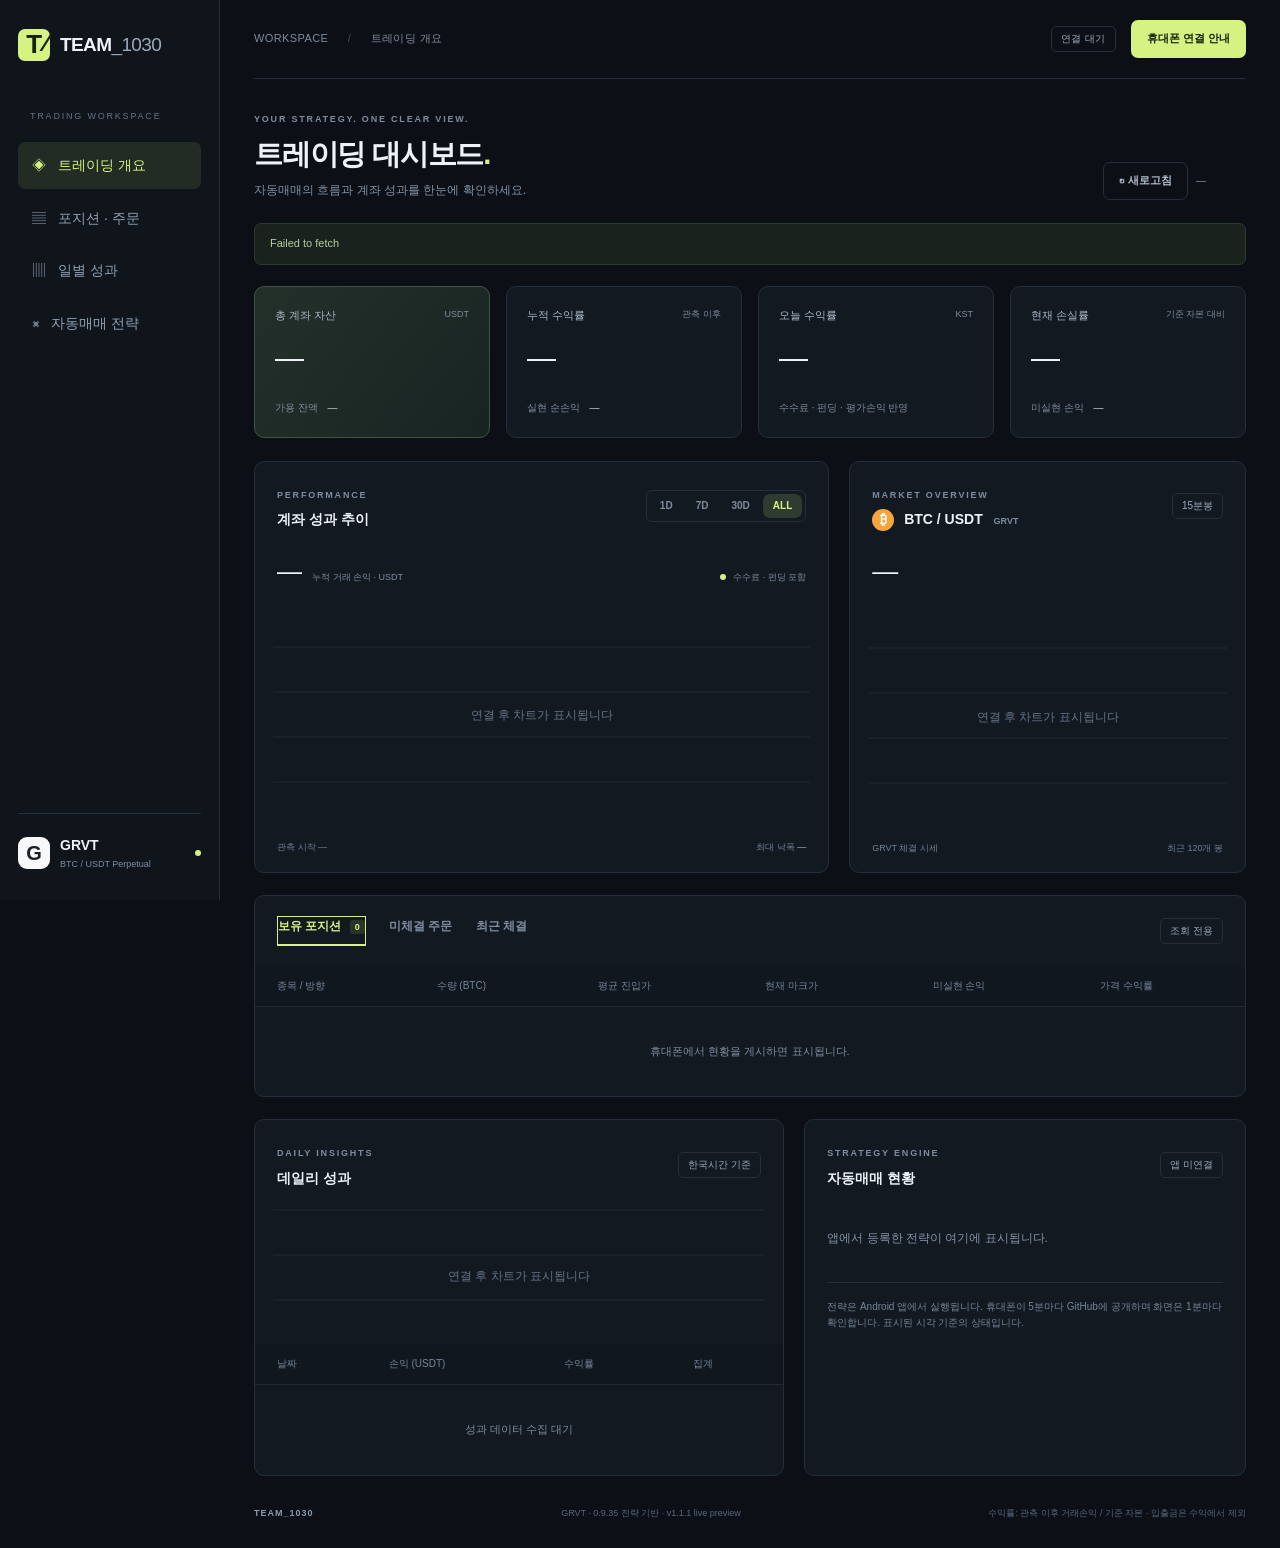
==== commit 4ceca138: "Make trading dashboard live-account only; remove demo" ====
--- a/trading/index.html
+++ b/trading/index.html
@@ -1,15 +1,15 @@
 <!doctype html>
-<html lang="ko"><head><meta charset="utf-8"><meta name="viewport" content="width=device-width,initial-scale=1"><meta name="referrer" content="no-referrer"><meta http-equiv="Content-Security-Policy" content="default-src 'self'; script-src 'self'; style-src 'self'; connect-src 'self' https: http://127.0.0.1:*; img-src 'self' data:; object-src 'none'; base-uri 'none'; form-action 'none'"><title>Team_1030 · GRVT Trading Desk</title><link rel="stylesheet" href="style.css?v=1.1.0-phone-2"></head>
+<html lang="ko"><head><meta charset="utf-8"><meta name="viewport" content="width=device-width,initial-scale=1"><meta name="referrer" content="no-referrer"><meta http-equiv="Content-Security-Policy" content="default-src 'self'; script-src 'self'; style-src 'self'; connect-src 'self' https: http://127.0.0.1:*; img-src 'self' data:; object-src 'none'; base-uri 'none'; form-action 'none'"><title>Team_1030 · GRVT Trading Desk</title><link rel="stylesheet" href="style.css?v=1.1.1-live"></head>
 <body>
 <aside><a class="brand" href="./"><span class="mark">T<span>⁄</span></span><b>TEAM<span>_1030</span></b></a><div class="workspace">TRADING WORKSPACE</div><a class="nav active" href="#overview">◈ <span>트레이딩 개요</span></a><a class="nav" href="#positions">▤ <span>포지션 · 주문</span></a><a class="nav" href="#performance">▥ <span>일별 성과</span></a><a class="nav" href="#strategies">⌘ <span>자동매매 전략</span></a><div class="side-bottom"><div class="exchange-icon">G</div><div><b>GRVT</b><small>BTC / USDT Perpetual</small></div><span class="dot"></span></div></aside>
 <main><header><span>WORKSPACE <i>/</i> 트레이딩 개요</span><div class="header-actions"><span id="connection" class="badge">연결 대기</span><button id="connect">휴대폰 연결 안내</button></div></header>
-<section id="overview" class="heading"><div><div class="eyebrow">YOUR STRATEGY. ONE CLEAR VIEW.</div><h1>트레이딩 대시보드<span class="accent">.</span></h1><p>자동매매의 흐름과 계좌 성과를 한눈에 확인하세요.</p></div><div class="heading-actions"><button id="demo" class="quiet">데모 보기</button><button id="refresh" class="quiet">↻ 새로고침</button><span id="clock">—</span></div></section>
+<section id="overview" class="heading"><div><div class="eyebrow">YOUR STRATEGY. ONE CLEAR VIEW.</div><h1>트레이딩 대시보드<span class="accent">.</span></h1><p>자동매매의 흐름과 계좌 성과를 한눈에 확인하세요.</p></div><div class="heading-actions"><button id="refresh" class="quiet">↻ 새로고침</button><span id="clock">—</span></div></section>
 <div id="notice" class="notice">휴대폰의 첫 공개 게시를 기다리고 있습니다. 앱에서 GitHub 공개 게시를 시작하세요.</div>
 <section class="metrics"><article class="metric primary"><div>총 계좌 자산 <span>USDT</span></div><strong id="equity">—</strong><small>가용 잔액 <b id="available">—</b></small></article><article class="metric"><div>누적 수익률 <span>관측 이후</span></div><strong id="totalReturnPct">—</strong><small>실현 순손익 <b id="realizedNetPnl">—</b></small></article><article class="metric"><div>오늘 수익률 <span>KST</span></div><strong id="dailyReturnPct">—</strong><small>수수료 · 펀딩 · 평가손익 반영</small></article><article class="metric"><div>현재 손실률 <span>기준 자본 대비</span></div><strong id="currentLossPct">—</strong><small>미실현 손익 <b id="unrealizedPnl">—</b></small></article></section>
 <div class="chart-grid"><section class="panel"><div class="panel-head"><div><span class="eyebrow">PERFORMANCE</span><h2>계좌 성과 추이</h2></div><div class="segmented" id="ranges"><button data-days="1">1D</button><button data-days="7">7D</button><button data-days="30">30D</button><button data-days="0" class="selected">ALL</button></div></div><div class="chart-summary"><strong id="chartPnl">—</strong><span>누적 거래 손익 · USDT</span><span class="legend"><i></i> 수수료 · 펀딩 포함</span></div><div id="equityChart" class="chart" aria-label="누적 손익 그래프"></div><div class="chart-footer"><span id="baseline">관측 시작 —</span><span>최대 낙폭 <b id="drawdownPct">—</b></span></div></section>
 <section class="panel market"><div class="panel-head"><div><span class="eyebrow">MARKET OVERVIEW</span><h2><span class="bitcoin">₿</span> BTC / USDT <small>GRVT</small></h2></div><span class="badge">15분봉</span></div><strong id="lastPrice" class="market-price">—</strong><div id="candleChart" class="chart candle" aria-label="BTC 15분 캔들 차트"></div><div class="chart-footer"><span>GRVT 체결 시세</span><span>최근 120개 봉</span></div></section></div>
 <section id="positions" class="panel"><div class="panel-head"><div class="tabs"><button data-tab="positions" class="selected">보유 포지션 <span id="positionCount">0</span></button><button data-tab="orders">미체결 주문</button><button data-tab="fills">최근 체결</button></div><span class="badge">조회 전용</span></div><div class="table-scroll"><table><thead id="tableHead"></thead><tbody id="tableBody"></tbody></table></div></section>
 <div class="bottom-grid"><section id="performance" class="panel"><div class="panel-head"><div><span class="eyebrow">DAILY INSIGHTS</span><h2>데일리 성과</h2></div><span class="badge">한국시간 기준</span></div><div id="dailyChart" class="chart daily" aria-label="일별 손익 그래프"></div><div class="table-scroll"><table><thead><tr><th>날짜</th><th>손익 (USDT)</th><th>수익률</th><th>집계</th></tr></thead><tbody id="dailyBody"></tbody></table></div></section><section id="strategies" class="panel"><div class="panel-head"><div><span class="eyebrow">STRATEGY ENGINE</span><h2>자동매매 현황</h2></div><span id="engine" class="badge">앱 미연결</span></div><div id="strategyList" class="strategy-list"></div><div class="strategy-note">전략은 Android 앱에서 실행됩니다. 휴대폰이 5분마다 GitHub에 공개하며 화면은 1분마다 확인합니다. 표시된 시각 기준의 상태입니다.</div></section></div>
-<footer><b>TEAM_1030</b><span>GRVT · 0.9.35 전략 기반 · v1.1.0 phone preview</span><span>수익률: 관측 이후 거래손익 / 기준 자본 · 입출금은 수익에서 제외</span></footer></main>
-<dialog id="settings"><div class="eyebrow">PHONE DIRECT CONNECTION</div><h2>휴대폰만으로 연결</h2><p>Team_1030 1.1.0 앱에서 GRVT 거래 계정 ID·API 키·주문 서명키를 입력하고 <b>GRVT 연결 확인</b>을 누르세요.</p><p>앱의 <b>GitHub 공개 대시보드 설정</b>에서 해당 저장소의 게시 토큰을 입력하면 계좌 현황이 5분마다 공개됩니다.</p><p>PC·별도 서버·웹 로그인은 필요 없습니다. 거래소 키와 GitHub 토큰은 이 웹페이지에 입력하지 않습니다.</p><p>휴대폰 감시가 중단되면 새 데이터가 게시되지 않습니다. 마지막 갱신 시각을 확인하세요.</p><div class="modal-actions"><button id="cancel" type="button">닫기</button></div></dialog>
-<script src="app.js?v=1.1.0-phone-2"></script></body></html>
+<footer><b>TEAM_1030</b><span>GRVT · 0.9.35 전략 기반 · v1.1.1 live preview</span><span>수익률: 관측 이후 거래손익 / 기준 자본 · 입출금은 수익에서 제외</span></footer></main>
+<dialog id="settings"><div class="eyebrow">PHONE DIRECT CONNECTION</div><h2>휴대폰만으로 연결</h2><p>Team_1030 1.1.1 실계좌 전용 앱에서 GRVT 거래 계정 ID·API 키·주문 서명키를 입력하고 <b>GRVT 연결 확인</b>을 누르세요.</p><p>앱의 <b>GitHub 공개 대시보드 설정</b>에서 해당 저장소의 게시 토큰을 입력하면 계좌 현황이 5분마다 공개됩니다.</p><p>PC·별도 서버·웹 로그인은 필요 없습니다. 거래소 키와 GitHub 토큰은 이 웹페이지에 입력하지 않습니다.</p><p>휴대폰 감시가 중단되면 새 데이터가 게시되지 않습니다. 마지막 갱신 시각을 확인하세요.</p><div class="modal-actions"><button id="cancel" type="button">닫기</button></div></dialog>
+<script src="app.js?v=1.1.1-live"></script></body></html>
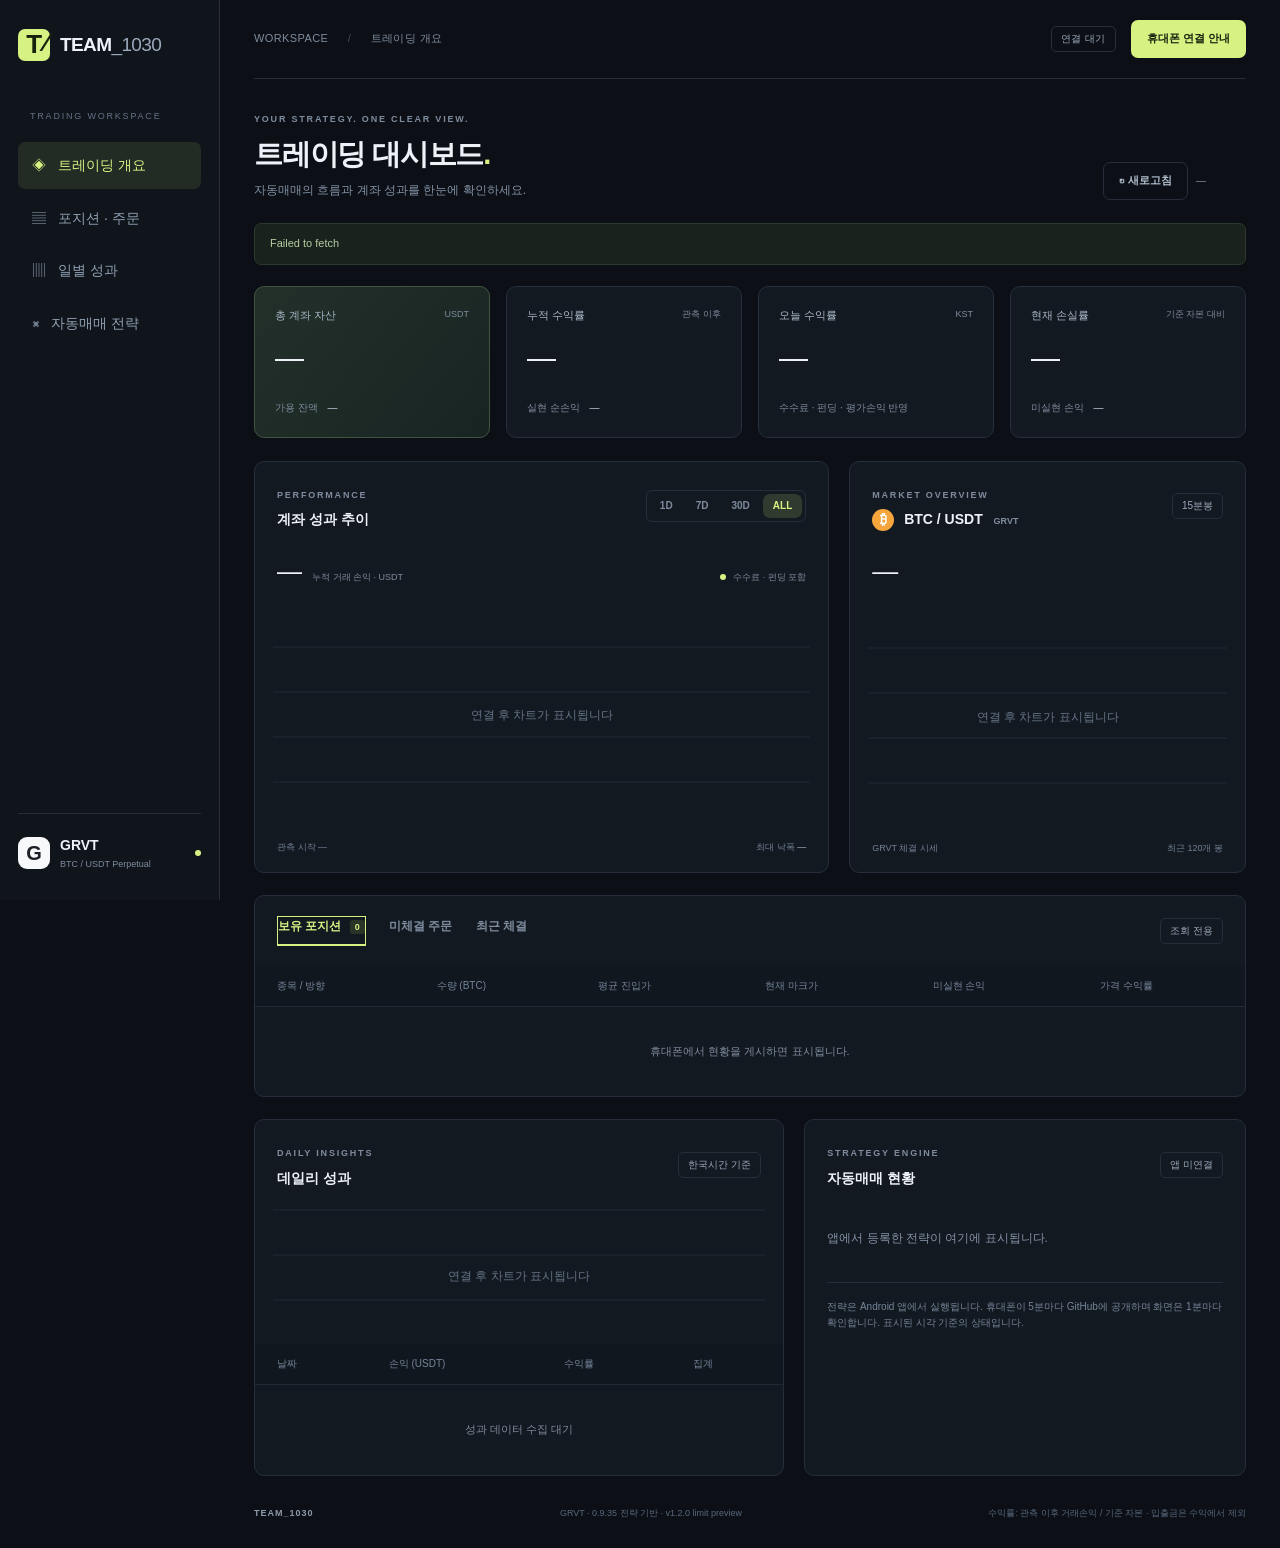
==== commit 1aa29fe1: "Keep public dashboard limited to account monitoring" ====
--- a/trading/index.html
+++ b/trading/index.html
@@ -1,15 +1,15 @@
-<!doctype html>
-<html lang="ko"><head><meta charset="utf-8"><meta name="viewport" content="width=device-width,initial-scale=1"><meta name="referrer" content="no-referrer"><meta http-equiv="Content-Security-Policy" content="default-src 'self'; script-src 'self'; style-src 'self'; connect-src 'self' https: http://127.0.0.1:*; img-src 'self' data:; object-src 'none'; base-uri 'none'; form-action 'none'"><title>Team_1030 · GRVT Trading Desk</title><link rel="stylesheet" href="style.css?v=1.1.1-live"></head>
-<body>
-<aside><a class="brand" href="./"><span class="mark">T<span>⁄</span></span><b>TEAM<span>_1030</span></b></a><div class="workspace">TRADING WORKSPACE</div><a class="nav active" href="#overview">◈ <span>트레이딩 개요</span></a><a class="nav" href="#positions">▤ <span>포지션 · 주문</span></a><a class="nav" href="#performance">▥ <span>일별 성과</span></a><a class="nav" href="#strategies">⌘ <span>자동매매 전략</span></a><div class="side-bottom"><div class="exchange-icon">G</div><div><b>GRVT</b><small>BTC / USDT Perpetual</small></div><span class="dot"></span></div></aside>
-<main><header><span>WORKSPACE <i>/</i> 트레이딩 개요</span><div class="header-actions"><span id="connection" class="badge">연결 대기</span><button id="connect">휴대폰 연결 안내</button></div></header>
-<section id="overview" class="heading"><div><div class="eyebrow">YOUR STRATEGY. ONE CLEAR VIEW.</div><h1>트레이딩 대시보드<span class="accent">.</span></h1><p>자동매매의 흐름과 계좌 성과를 한눈에 확인하세요.</p></div><div class="heading-actions"><button id="refresh" class="quiet">↻ 새로고침</button><span id="clock">—</span></div></section>
-<div id="notice" class="notice">휴대폰의 첫 공개 게시를 기다리고 있습니다. 앱에서 GitHub 공개 게시를 시작하세요.</div>
-<section class="metrics"><article class="metric primary"><div>총 계좌 자산 <span>USDT</span></div><strong id="equity">—</strong><small>가용 잔액 <b id="available">—</b></small></article><article class="metric"><div>누적 수익률 <span>관측 이후</span></div><strong id="totalReturnPct">—</strong><small>실현 순손익 <b id="realizedNetPnl">—</b></small></article><article class="metric"><div>오늘 수익률 <span>KST</span></div><strong id="dailyReturnPct">—</strong><small>수수료 · 펀딩 · 평가손익 반영</small></article><article class="metric"><div>현재 손실률 <span>기준 자본 대비</span></div><strong id="currentLossPct">—</strong><small>미실현 손익 <b id="unrealizedPnl">—</b></small></article></section>
-<div class="chart-grid"><section class="panel"><div class="panel-head"><div><span class="eyebrow">PERFORMANCE</span><h2>계좌 성과 추이</h2></div><div class="segmented" id="ranges"><button data-days="1">1D</button><button data-days="7">7D</button><button data-days="30">30D</button><button data-days="0" class="selected">ALL</button></div></div><div class="chart-summary"><strong id="chartPnl">—</strong><span>누적 거래 손익 · USDT</span><span class="legend"><i></i> 수수료 · 펀딩 포함</span></div><div id="equityChart" class="chart" aria-label="누적 손익 그래프"></div><div class="chart-footer"><span id="baseline">관측 시작 —</span><span>최대 낙폭 <b id="drawdownPct">—</b></span></div></section>
-<section class="panel market"><div class="panel-head"><div><span class="eyebrow">MARKET OVERVIEW</span><h2><span class="bitcoin">₿</span> BTC / USDT <small>GRVT</small></h2></div><span class="badge">15분봉</span></div><strong id="lastPrice" class="market-price">—</strong><div id="candleChart" class="chart candle" aria-label="BTC 15분 캔들 차트"></div><div class="chart-footer"><span>GRVT 체결 시세</span><span>최근 120개 봉</span></div></section></div>
-<section id="positions" class="panel"><div class="panel-head"><div class="tabs"><button data-tab="positions" class="selected">보유 포지션 <span id="positionCount">0</span></button><button data-tab="orders">미체결 주문</button><button data-tab="fills">최근 체결</button></div><span class="badge">조회 전용</span></div><div class="table-scroll"><table><thead id="tableHead"></thead><tbody id="tableBody"></tbody></table></div></section>
-<div class="bottom-grid"><section id="performance" class="panel"><div class="panel-head"><div><span class="eyebrow">DAILY INSIGHTS</span><h2>데일리 성과</h2></div><span class="badge">한국시간 기준</span></div><div id="dailyChart" class="chart daily" aria-label="일별 손익 그래프"></div><div class="table-scroll"><table><thead><tr><th>날짜</th><th>손익 (USDT)</th><th>수익률</th><th>집계</th></tr></thead><tbody id="dailyBody"></tbody></table></div></section><section id="strategies" class="panel"><div class="panel-head"><div><span class="eyebrow">STRATEGY ENGINE</span><h2>자동매매 현황</h2></div><span id="engine" class="badge">앱 미연결</span></div><div id="strategyList" class="strategy-list"></div><div class="strategy-note">전략은 Android 앱에서 실행됩니다. 휴대폰이 5분마다 GitHub에 공개하며 화면은 1분마다 확인합니다. 표시된 시각 기준의 상태입니다.</div></section></div>
-<footer><b>TEAM_1030</b><span>GRVT · 0.9.35 전략 기반 · v1.1.1 live preview</span><span>수익률: 관측 이후 거래손익 / 기준 자본 · 입출금은 수익에서 제외</span></footer></main>
-<dialog id="settings"><div class="eyebrow">PHONE DIRECT CONNECTION</div><h2>휴대폰만으로 연결</h2><p>Team_1030 1.1.1 실계좌 전용 앱에서 GRVT 거래 계정 ID·API 키·주문 서명키를 입력하고 <b>GRVT 연결 확인</b>을 누르세요.</p><p>앱의 <b>GitHub 공개 대시보드 설정</b>에서 해당 저장소의 게시 토큰을 입력하면 계좌 현황이 5분마다 공개됩니다.</p><p>PC·별도 서버·웹 로그인은 필요 없습니다. 거래소 키와 GitHub 토큰은 이 웹페이지에 입력하지 않습니다.</p><p>휴대폰 감시가 중단되면 새 데이터가 게시되지 않습니다. 마지막 갱신 시각을 확인하세요.</p><div class="modal-actions"><button id="cancel" type="button">닫기</button></div></dialog>
-<script src="app.js?v=1.1.1-live"></script></body></html>
+<!doctype html>
+<html lang="ko"><head><meta charset="utf-8"><meta name="viewport" content="width=device-width,initial-scale=1"><meta name="referrer" content="no-referrer"><meta http-equiv="Content-Security-Policy" content="default-src 'self'; script-src 'self'; style-src 'self'; connect-src 'self' https: http://127.0.0.1:*; img-src 'self' data:; object-src 'none'; base-uri 'none'; form-action 'none'"><title>Team_1030 · GRVT Trading Desk</title><link rel="stylesheet" href="style.css?v=1.2.0-limit"></head>
+<body>
+<aside><a class="brand" href="./"><span class="mark">T<span>⁄</span></span><b>TEAM<span>_1030</span></b></a><div class="workspace">TRADING WORKSPACE</div><a class="nav active" href="#overview">◈ <span>트레이딩 개요</span></a><a class="nav" href="#positions">▤ <span>포지션 · 주문</span></a><a class="nav" href="#performance">▥ <span>일별 성과</span></a><a class="nav" href="#strategies">⌘ <span>자동매매 전략</span></a><div class="side-bottom"><div class="exchange-icon">G</div><div><b>GRVT</b><small>BTC / USDT Perpetual</small></div><span class="dot"></span></div></aside>
+<main><header><span>WORKSPACE <i>/</i> 트레이딩 개요</span><div class="header-actions"><span id="connection" class="badge">연결 대기</span><button id="connect">휴대폰 연결 안내</button></div></header>
+<section id="overview" class="heading"><div><div class="eyebrow">YOUR STRATEGY. ONE CLEAR VIEW.</div><h1>트레이딩 대시보드<span class="accent">.</span></h1><p>자동매매의 흐름과 계좌 성과를 한눈에 확인하세요.</p></div><div class="heading-actions"><button id="refresh" class="quiet">↻ 새로고침</button><span id="clock">—</span></div></section>
+<div id="notice" class="notice">휴대폰의 첫 공개 게시를 기다리고 있습니다. 앱에서 GitHub 공개 게시를 시작하세요.</div>
+<section class="metrics"><article class="metric primary"><div>총 계좌 자산 <span>USDT</span></div><strong id="equity">—</strong><small>가용 잔액 <b id="available">—</b></small></article><article class="metric"><div>누적 수익률 <span>관측 이후</span></div><strong id="totalReturnPct">—</strong><small>실현 순손익 <b id="realizedNetPnl">—</b></small></article><article class="metric"><div>오늘 수익률 <span>KST</span></div><strong id="dailyReturnPct">—</strong><small>수수료 · 펀딩 · 평가손익 반영</small></article><article class="metric"><div>현재 손실률 <span>기준 자본 대비</span></div><strong id="currentLossPct">—</strong><small>미실현 손익 <b id="unrealizedPnl">—</b></small></article></section>
+<div class="chart-grid"><section class="panel"><div class="panel-head"><div><span class="eyebrow">PERFORMANCE</span><h2>계좌 성과 추이</h2></div><div class="segmented" id="ranges"><button data-days="1">1D</button><button data-days="7">7D</button><button data-days="30">30D</button><button data-days="0" class="selected">ALL</button></div></div><div class="chart-summary"><strong id="chartPnl">—</strong><span>누적 거래 손익 · USDT</span><span class="legend"><i></i> 수수료 · 펀딩 포함</span></div><div id="equityChart" class="chart" aria-label="누적 손익 그래프"></div><div class="chart-footer"><span id="baseline">관측 시작 —</span><span>최대 낙폭 <b id="drawdownPct">—</b></span></div></section>
+<section class="panel market"><div class="panel-head"><div><span class="eyebrow">MARKET OVERVIEW</span><h2><span class="bitcoin">₿</span> BTC / USDT <small>GRVT</small></h2></div><span class="badge">15분봉</span></div><strong id="lastPrice" class="market-price">—</strong><div id="candleChart" class="chart candle" aria-label="BTC 15분 캔들 차트"></div><div class="chart-footer"><span>GRVT 체결 시세</span><span>최근 120개 봉</span></div></section></div>
+<section id="positions" class="panel"><div class="panel-head"><div class="tabs"><button data-tab="positions" class="selected">보유 포지션 <span id="positionCount">0</span></button><button data-tab="orders">미체결 주문</button><button data-tab="fills">최근 체결</button></div><span class="badge">조회 전용</span></div><div class="table-scroll"><table><thead id="tableHead"></thead><tbody id="tableBody"></tbody></table></div></section>
+<div class="bottom-grid"><section id="performance" class="panel"><div class="panel-head"><div><span class="eyebrow">DAILY INSIGHTS</span><h2>데일리 성과</h2></div><span class="badge">한국시간 기준</span></div><div id="dailyChart" class="chart daily" aria-label="일별 손익 그래프"></div><div class="table-scroll"><table><thead><tr><th>날짜</th><th>손익 (USDT)</th><th>수익률</th><th>집계</th></tr></thead><tbody id="dailyBody"></tbody></table></div></section><section id="strategies" class="panel"><div class="panel-head"><div><span class="eyebrow">STRATEGY ENGINE</span><h2>자동매매 현황</h2></div><span id="engine" class="badge">앱 미연결</span></div><div id="strategyList" class="strategy-list"></div><div class="strategy-note">전략은 Android 앱에서 실행됩니다. 휴대폰이 5분마다 GitHub에 공개하며 화면은 1분마다 확인합니다. 표시된 시각 기준의 상태입니다.</div></section></div>
+<footer><b>TEAM_1030</b><span>GRVT · 0.9.35 전략 기반 · v1.2.0 limit preview</span><span>수익률: 관측 이후 거래손익 / 기준 자본 · 입출금은 수익에서 제외</span></footer></main>
+<dialog id="settings"><div class="eyebrow">PHONE DIRECT CONNECTION</div><h2>휴대폰만으로 연결</h2><p>1.2.0 APK는 제작 채팅에서 받을 수 있습니다. 기존 앱 위에 업데이트 설치하세요. 기존 거래소 주문은 자동 변경되지 않습니다.</p><p>Team_1030 1.2.0 실계좌 전용 앱에서 GRVT 거래 계정 ID·API 키·주문 서명키를 입력하고 <b>GRVT 연결 확인</b>을 누르세요.</p><p>앱의 <b>GitHub 공개 대시보드 설정</b>에서 해당 저장소의 게시 토큰을 입력하면 계좌 현황이 5분마다 공개됩니다.</p><p>PC·별도 서버·웹 로그인은 필요 없습니다. 거래소 키와 GitHub 토큰은 이 웹페이지에 입력하지 않습니다.</p><p>휴대폰 감시가 중단되면 새 데이터가 게시되지 않습니다. 마지막 갱신 시각을 확인하세요.</p><div class="modal-actions"><button id="cancel" type="button">닫기</button></div></dialog>
+<script src="app.js?v=1.2.0-limit"></script></body></html>
--- a/trading/style.css
+++ b/trading/style.css
@@ -1,4 +1,5 @@
-
-:root{color-scheme:dark;--bg:#0c1016;--panel:#131921;--line:#252e3a;--muted:#7f8c9e;--text:#eef2f8;--accent:#d6f283;--green:#72d7b1;--red:#ff8b8f}*{box-sizing:border-box}html{scroll-behavior:smooth;scroll-padding-top:25px}body{margin:0;background:var(--bg);color:var(--text);font:14px/1.6 -apple-system,BlinkMacSystemFont,'Segoe UI','Malgun Gothic',sans-serif}button,input{font:inherit}button,a{touch-action:manipulation}button{cursor:pointer;border:1px solid transparent;border-radius:7px;padding:9px 15px;background:var(--accent);color:#17230c;font-weight:600}button:hover{filter:brightness(1.12)}button:focus-visible,a:focus-visible,input:focus-visible{outline:2px solid var(--accent);outline-offset:3px}button.quiet{background:transparent;color:#b3bfce;border-color:var(--line)}aside{position:fixed;inset:0 auto 0 0;width:220px;background:#10151c;border-right:1px solid var(--line);padding:29px 18px;display:flex;flex-direction:column;z-index:5}.brand{text-decoration:none;color:var(--text);display:flex;gap:10px;align-items:center;font-size:19px;letter-spacing:-.6px}.brand b span{font-weight:400;color:#9ba9bb}.mark{width:32px;height:32px;background:var(--accent);color:#16220c;display:grid;place-content:center;font-size:26px;font-weight:900;position:relative;border-radius:7px}.mark span{position:absolute;right:2px;bottom:-3px}.workspace{font-size:9px;letter-spacing:1.8px;color:#657285;margin:48px 12px 16px}.nav{color:#8f9fb1;padding:12px 14px;margin:3px 0;border-radius:7px;text-decoration:none;display:flex;gap:12px}.nav.active{background:#222c24;color:var(--accent)}.side-bottom{margin-top:auto;border-top:1px solid var(--line);padding-top:20px;display:flex;align-items:center;gap:10px}.exchange-icon{background:#f7f8f9;color:#1b2026;font-weight:900;font-size:20px;width:32px;height:32px;text-align:center;border-radius:9px}.side-bottom small{display:block;font-size:9px;color:var(--muted)}.dot{width:6px;height:6px;background:var(--accent);border-radius:50%;margin-left:auto}main{margin-left:220px;padding:0 34px;max-width:1900px}header{height:79px;display:flex;align-items:center;justify-content:space-between;border-bottom:1px solid var(--line);font-size:11px;color:var(--muted);letter-spacing:.4px}header i{margin:0 16px;color:#414c59;font-style:normal}.header-actions{display:flex;gap:15px;align-items:center}.badge{font-size:10px;padding:4px 9px;border:1px solid var(--line);border-radius:5px;color:#9ba9ba;white-space:nowrap}.heading{display:flex;justify-content:space-between;align-items:end;padding:33px 0 23px}.eyebrow{font-size:9px;letter-spacing:1.8px;color:var(--muted);font-weight:600}h1{font-size:29px;letter-spacing:-1.2px;margin:5px 0 3px;font-weight:650}.accent{color:var(--accent)}p{margin:0;color:#8392a6;font-size:12px}.heading-actions{display:flex;align-items:center;gap:8px;flex-wrap:wrap}.heading-actions button{font-size:11px}#clock{display:block;font-size:10px;color:var(--muted);min-width:50px}.notice{padding:11px 15px;background:#19221c;color:#b6cca1;border:1px solid #2c3a2d;border-radius:7px;margin-bottom:21px;font-size:11px}.notice.demo{background:#292315;color:#e9c979;border-color:#50432a}.metrics{display:grid;grid-template-columns:repeat(4,1fr);gap:16px;margin-bottom:23px}.metric{border:1px solid var(--line);background:var(--panel);border-radius:10px;padding:20px}.metric.primary{background:linear-gradient(130deg,#23302a,#182422);border-color:#405442}.metric>div{font-size:11px;color:#aab7c6;display:flex;justify-content:space-between}.metric>div span{font-size:9px;color:#7f8c9e}.metric strong{font-size:29px;font-weight:500;display:block;letter-spacing:-.8px;margin:11px 0 13px;font-variant-numeric:tabular-nums}.metric small{font-size:10px;color:var(--muted)}.metric small b{color:#bcc7d4;font-weight:500;margin-left:7px}.chart-grid{display:grid;grid-template-columns:1.45fr 1fr;gap:20px}.panel{border:1px solid var(--line);border-radius:10px;background:var(--panel);overflow:hidden;margin-bottom:22px}.panel-head{display:flex;align-items:center;justify-content:space-between;padding:20px 22px;gap:10px}h2{font-size:14px;margin:4px 0 0;font-weight:600}h2 small{font-size:9px;margin-left:7px;color:var(--muted)}.segmented{display:flex;gap:3px;border:1px solid var(--line);border-radius:6px;padding:3px}.segmented button{padding:3px 9px;font-size:10px;background:transparent;color:var(--muted)}.segmented button.selected{background:#303b30;color:var(--accent)}.chart-summary{padding:0 22px;display:flex;align-items:baseline;gap:10px}.chart-summary strong{font-size:25px;font-weight:500}.chart-summary>span{color:var(--muted);font-size:9px}.chart-summary .legend{margin-left:auto}.legend i{display:inline-block;width:6px;height:6px;background:var(--accent);border-radius:50%;margin-right:5px}.chart{height:220px;margin:15px 18px 0;position:relative}.chart svg{width:100%;height:100%;display:block}.chart .empty{position:absolute;inset:0;display:grid;place-content:center;text-align:center;color:#657487;font-size:12px;background:repeating-linear-gradient(0deg,transparent,transparent 43px,#202935 44px,transparent 45px)}.chart-footer{display:flex;justify-content:space-between;gap:8px;color:#728196;font-size:9px;padding:14px 22px 16px}.chart-footer b{font-weight:500;color:#a8b4c3}.market-price{font-size:26px;padding:0 22px;font-weight:500;display:block}.bitcoin{display:inline-grid;place-content:center;width:22px;height:22px;background:#f4a53c;color:white;border-radius:50%;margin-right:6px}.tabs{display:flex;gap:22px}.tabs button{padding:0 0 8px;background:none;color:#7e8c9e;border-radius:0;font-size:12px;border-bottom:2px solid transparent}.tabs button.selected{color:var(--accent);border-color:var(--accent)}.tabs span{background:#2a3527;font-size:9px;padding:2px 5px;border-radius:3px;margin-left:5px}.table-scroll{overflow:auto}table{width:100%;border-collapse:collapse;text-align:left;white-space:nowrap;font-size:11px}th{color:#75859a;background:#11171f;font-size:10px;font-weight:500;padding:12px 22px}td{padding:15px 22px;border-top:1px solid #202934;font-variant-numeric:tabular-nums}td.empty-cell{padding:36px;text-align:center;color:var(--muted)}.positive{color:var(--green)!important}.negative{color:var(--red)!important}.bottom-grid{display:grid;grid-template-columns:1.2fr 1fr;gap:20px}.daily{height:135px;margin-top:0}.strategy-list{padding:0 22px}.strategy{display:flex;justify-content:space-between;align-items:center;padding:14px 0;border-top:1px solid var(--line);gap:14px}.strategy b{font-size:12px;font-weight:500}.strategy small{font-size:10px;display:block;color:var(--muted)}.strategy .badge{white-space:normal;max-width:50%;text-align:right}.strategy-note{font-size:10px;color:#75859a;margin:14px 22px 22px;border-top:1px solid var(--line);padding-top:16px}footer{display:flex;justify-content:space-between;gap:10px;color:#59687d;font-size:9px;padding:8px 0 28px}footer b{letter-spacing:1px;color:#8d9aab}dialog{width:min(480px,94vw);color:var(--text);background:#151d28;border:1px solid #3d4b5c;border-radius:14px;padding:28px}dialog::backdrop{background:#05090dcc;backdrop-filter:blur(4px)}dialog h2{font-size:23px;margin-bottom:12px}dialog p{line-height:1.8;margin-bottom:20px}dialog label{display:block;color:#b8c5d5;font-size:12px;margin:17px 0}input{display:block;width:100%;padding:11px;color:white;background:#0b121c;border:1px solid #334257;border-radius:6px;margin-top:7px}dialog small{font-size:10px;color:var(--muted)}.modal-actions{display:flex;gap:8px;justify-content:flex-end;margin-top:22px}.modal-actions button{font-size:11px}#connectError{margin-top:15px}svg text{font-family:inherit;fill:#718198;font-size:10px}@media(min-width:1600px){main{padding:0 45px}.chart{height:260px}.daily{height:150px}.metric{padding:25px}}@media(max-width:1150px){aside{width:180px;padding:24px 12px}.brand{font-size:16px}main{margin-left:180px;padding:0 22px}.metric{padding:15px}.metric strong{font-size:24px}.heading{align-items:start}.heading-actions{max-width:175px;justify-content:flex-end}.chart-grid{grid-template-columns:1fr 1fr}.legend{display:none}.panel-head{padding:18px 16px}.segmented button{padding:3px 6px}footer span:last-child{display:none}}@media(max-width:850px){aside{display:none}main{margin-left:0;padding:0 18px}.metrics{grid-template-columns:repeat(2,1fr)}.chart-grid,.bottom-grid{grid-template-columns:1fr}.heading-actions{max-width:150px}h1{font-size:25px}.market .chart{height:230px}.chart-summary .legend{display:block}}@media(max-width:500px){main{padding:0 12px}header{height:65px}header>span{font-size:9px}.header-actions{gap:7px}.header-actions button{padding:7px;font-size:10px}.heading{display:block;padding-top:23px}.heading-actions{max-width:none;justify-content:flex-start;margin-top:14px}.eyebrow{font-size:8px}h1{font-size:24px}.metrics{gap:10px}.metric{padding:13px}.metric strong{font-size:24px}.metric>div span{display:none}.metric small{font-size:9px}.chart-summary .legend{display:none}.tabs{gap:17px}.tabs button{font-size:11px}td,th{padding:12px 16px}.chart-footer{font-size:8px;padding:12px}.panel-head{padding:17px 14px}footer{font-size:8px}}
-
-header button{white-space:nowrap}.header-actions{flex-shrink:0}@media(max-width:360px){header>span{display:none}.header-actions{width:100%;justify-content:space-between}.metric strong{font-size:21px}.metric small b{margin-left:2px}}
+:root{color-scheme:dark;--bg:#0c1016;--panel:#131921;--line:#252e3a;--muted:#7f8c9e;--text:#eef2f8;--accent:#d6f283;--green:#72d7b1;--red:#ff8b8f}*{box-sizing:border-box}html{scroll-behavior:smooth;scroll-padding-top:25px}body{margin:0;background:var(--bg);color:var(--text);font:14px/1.6 -apple-system,BlinkMacSystemFont,'Segoe UI','Malgun Gothic',sans-serif}button,input{font:inherit}button,a{touch-action:manipulation}button{cursor:pointer;border:1px solid transparent;border-radius:7px;padding:9px 15px;background:var(--accent);color:#17230c;font-weight:600}button:hover{filter:brightness(1.12)}button:focus-visible,a:focus-visible,input:focus-visible{outline:2px solid var(--accent);outline-offset:3px}button.quiet{background:transparent;color:#b3bfce;border-color:var(--line)}aside{position:fixed;inset:0 auto 0 0;width:220px;background:#10151c;border-right:1px solid var(--line);padding:29px 18px;display:flex;flex-direction:column;z-index:5}.brand{text-decoration:none;color:var(--text);display:flex;gap:10px;align-items:center;font-size:19px;letter-spacing:-.6px}.brand b span{font-weight:400;color:#9ba9bb}.mark{width:32px;height:32px;background:var(--accent);color:#16220c;display:grid;place-content:center;font-size:26px;font-weight:900;position:relative;border-radius:7px}.mark span{position:absolute;right:2px;bottom:-3px}.workspace{font-size:9px;letter-spacing:1.8px;color:#657285;margin:48px 12px 16px}.nav{color:#8f9fb1;padding:12px 14px;margin:3px 0;border-radius:7px;text-decoration:none;display:flex;gap:12px}.nav.active{background:#222c24;color:var(--accent)}.side-bottom{margin-top:auto;border-top:1px solid var(--line);padding-top:20px;display:flex;align-items:center;gap:10px}.exchange-icon{background:#f7f8f9;color:#1b2026;font-weight:900;font-size:20px;width:32px;height:32px;text-align:center;border-radius:9px}.side-bottom small{display:block;font-size:9px;color:var(--muted)}.dot{width:6px;height:6px;background:var(--accent);border-radius:50%;margin-left:auto}main{margin-left:220px;padding:0 34px;max-width:1900px}header{height:79px;display:flex;align-items:center;justify-content:space-between;border-bottom:1px solid var(--line);font-size:11px;color:var(--muted);letter-spacing:.4px}header i{margin:0 16px;color:#414c59;font-style:normal}.header-actions{display:flex;gap:15px;align-items:center}.badge{font-size:10px;padding:4px 9px;border:1px solid var(--line);border-radius:5px;color:#9ba9ba;white-space:nowrap}.heading{display:flex;justify-content:space-between;align-items:end;padding:33px 0 23px}.eyebrow{font-size:9px;letter-spacing:1.8px;color:var(--muted);font-weight:600}h1{font-size:29px;letter-spacing:-1.2px;margin:5px 0 3px;font-weight:650}.accent{color:var(--accent)}p{margin:0;color:#8392a6;font-size:12px}.heading-actions{display:flex;align-items:center;gap:8px;flex-wrap:wrap}.heading-actions button{font-size:11px}#clock{display:block;font-size:10px;color:var(--muted);min-width:50px}.notice{padding:11px 15px;background:#19221c;color:#b6cca1;border:1px solid #2c3a2d;border-radius:7px;margin-bottom:21px;font-size:11px}.notice.demo{background:#292315;color:#e9c979;border-color:#50432a}.metrics{display:grid;grid-template-columns:repeat(4,1fr);gap:16px;margin-bottom:23px}.metric{border:1px solid var(--line);background:var(--panel);border-radius:10px;padding:20px}.metric.primary{background:linear-gradient(130deg,#23302a,#182422);border-color:#405442}.metric>div{font-size:11px;color:#aab7c6;display:flex;justify-content:space-between}.metric>div span{font-size:9px;color:#7f8c9e}.metric strong{font-size:29px;font-weight:500;display:block;letter-spacing:-.8px;margin:11px 0 13px;font-variant-numeric:tabular-nums}.metric small{font-size:10px;color:var(--muted)}.metric small b{color:#bcc7d4;font-weight:500;margin-left:7px}.chart-grid{display:grid;grid-template-columns:1.45fr 1fr;gap:20px}.panel{border:1px solid var(--line);border-radius:10px;background:var(--panel);overflow:hidden;margin-bottom:22px}.panel-head{display:flex;align-items:center;justify-content:space-between;padding:20px 22px;gap:10px}h2{font-size:14px;margin:4px 0 0;font-weight:600}h2 small{font-size:9px;margin-left:7px;color:var(--muted)}.segmented{display:flex;gap:3px;border:1px solid var(--line);border-radius:6px;padding:3px}.segmented button{padding:3px 9px;font-size:10px;background:transparent;color:var(--muted)}.segmented button.selected{background:#303b30;color:var(--accent)}.chart-summary{padding:0 22px;display:flex;align-items:baseline;gap:10px}.chart-summary strong{font-size:25px;font-weight:500}.chart-summary>span{color:var(--muted);font-size:9px}.chart-summary .legend{margin-left:auto}.legend i{display:inline-block;width:6px;height:6px;background:var(--accent);border-radius:50%;margin-right:5px}.chart{height:220px;margin:15px 18px 0;position:relative}.chart svg{width:100%;height:100%;display:block}.chart .empty{position:absolute;inset:0;display:grid;place-content:center;text-align:center;color:#657487;font-size:12px;background:repeating-linear-gradient(0deg,transparent,transparent 43px,#202935 44px,transparent 45px)}.chart-footer{display:flex;justify-content:space-between;gap:8px;color:#728196;font-size:9px;padding:14px 22px 16px}.chart-footer b{font-weight:500;color:#a8b4c3}.market-price{font-size:26px;padding:0 22px;font-weight:500;display:block}.bitcoin{display:inline-grid;place-content:center;width:22px;height:22px;background:#f4a53c;color:white;border-radius:50%;margin-right:6px}.tabs{display:flex;gap:22px}.tabs button{padding:0 0 8px;background:none;color:#7e8c9e;border-radius:0;font-size:12px;border-bottom:2px solid transparent}.tabs button.selected{color:var(--accent);border-color:var(--accent)}.tabs span{background:#2a3527;font-size:9px;padding:2px 5px;border-radius:3px;margin-left:5px}.table-scroll{overflow:auto}table{width:100%;border-collapse:collapse;text-align:left;white-space:nowrap;font-size:11px}th{color:#75859a;background:#11171f;font-size:10px;font-weight:500;padding:12px 22px}td{padding:15px 22px;border-top:1px solid #202934;font-variant-numeric:tabular-nums}td.empty-cell{padding:36px;text-align:center;color:var(--muted)}.positive{color:var(--green)!important}.negative{color:var(--red)!important}.bottom-grid{display:grid;grid-template-columns:1.2fr 1fr;gap:20px}.daily{height:135px;margin-top:0}.strategy-list{padding:0 22px}.strategy{display:flex;justify-content:space-between;align-items:center;padding:14px 0;border-top:1px solid var(--line);gap:14px}.strategy b{font-size:12px;font-weight:500}.strategy small{font-size:10px;display:block;color:var(--muted)}.strategy .badge{white-space:normal;max-width:50%;text-align:right}.strategy-note{font-size:10px;color:#75859a;margin:14px 22px 22px;border-top:1px solid var(--line);padding-top:16px}footer{display:flex;justify-content:space-between;gap:10px;color:#59687d;font-size:9px;padding:8px 0 28px}footer b{letter-spacing:1px;color:#8d9aab}dialog{width:min(480px,94vw);color:var(--text);background:#151d28;border:1px solid #3d4b5c;border-radius:14px;padding:28px}dialog::backdrop{background:#05090dcc;backdrop-filter:blur(4px)}dialog h2{font-size:23px;margin-bottom:12px}dialog p{line-height:1.8;margin-bottom:20px}dialog label{display:block;color:#b8c5d5;font-size:12px;margin:17px 0}input{display:block;width:100%;padding:11px;color:white;background:#0b121c;border:1px solid #334257;border-radius:6px;margin-top:7px}dialog small{font-size:10px;color:var(--muted)}.modal-actions{display:flex;gap:8px;justify-content:flex-end;margin-top:22px}.modal-actions button{font-size:11px}#connectError{margin-top:15px}svg text{font-family:inherit;fill:#718198;font-size:10px}@media(min-width:1600px){main{padding:0 45px}.chart{height:260px}.daily{height:150px}.metric{padding:25px}}@media(max-width:1150px){aside{width:180px;padding:24px 12px}.brand{font-size:16px}main{margin-left:180px;padding:0 22px}.metric{padding:15px}.metric strong{font-size:24px}.heading{align-items:start}.heading-actions{max-width:175px;justify-content:flex-end}.chart-grid{grid-template-columns:1fr 1fr}.legend{display:none}.panel-head{padding:18px 16px}.segmented button{padding:3px 6px}footer span:last-child{display:none}}@media(max-width:850px){aside{display:none}main{margin-left:0;padding:0 18px}.metrics{grid-template-columns:repeat(2,1fr)}.chart-grid,.bottom-grid{grid-template-columns:1fr}.heading-actions{max-width:150px}h1{font-size:25px}.market .chart{height:230px}.chart-summary .legend{display:block}}@media(max-width:500px){main{padding:0 12px}header{height:65px}header>span{font-size:9px}.header-actions{gap:7px}.header-actions button{padding:7px;font-size:10px}.heading{display:block;padding-top:23px}.heading-actions{max-width:none;justify-content:flex-start;margin-top:14px}.eyebrow{font-size:8px}h1{font-size:24px}.metrics{gap:10px}.metric{padding:13px}.metric strong{font-size:24px}.metric>div span{display:none}.metric small{font-size:9px}.chart-summary .legend{display:none}.tabs{gap:17px}.tabs button{font-size:11px}td,th{padding:12px 16px}.chart-footer{font-size:8px;padding:12px}.panel-head{padding:17px 14px}footer{font-size:8px}}
+
+header button{white-space:nowrap}.header-actions{flex-shrink:0}@media(max-width:360px){header>span{display:none}.header-actions{width:100%;justify-content:space-between}.metric strong{font-size:21px}.metric small b{margin-left:2px}}
+
+.release-link{font-size:13px;line-height:1.9;margin:0 0 20px}.release-link a,dialog a{color:var(--accent)}.release-link small{color:var(--muted)}
